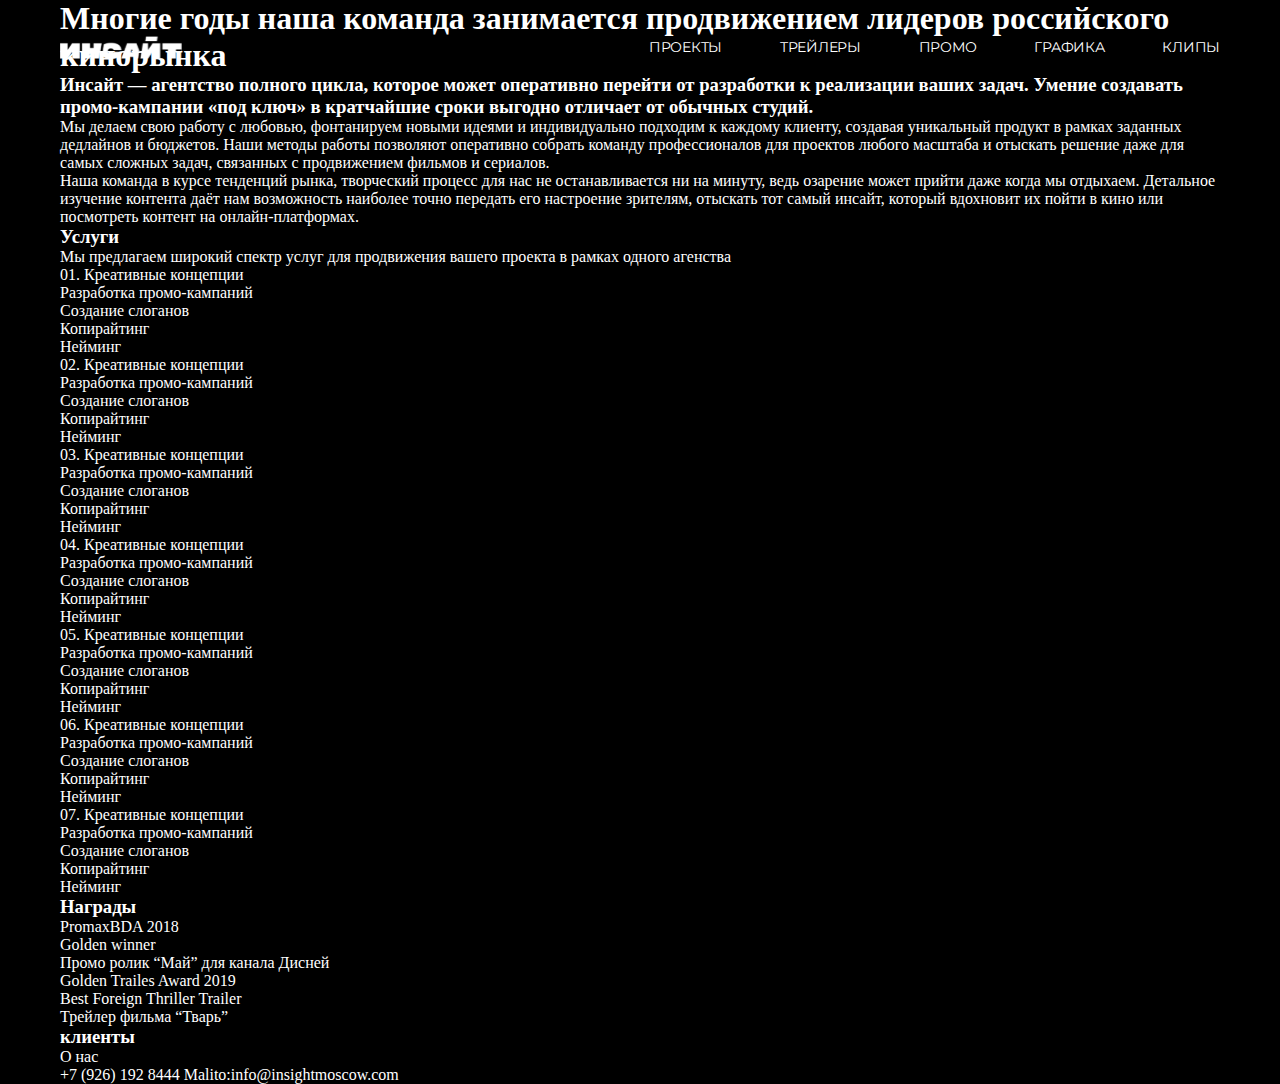
==== about.html @ 8d6a62e0 "Add files via upload" ====
<!DOCTYPE html>
<html lang="ru">

<head>
  <meta charset="UTF-8">
  <meta http-equiv="X-UA-Compatible" content="IE=edge">
  <meta name="viewport" content="width=device-width, initial-scale=1.0">
  <title>Document</title>
  <link href="https://vjs.zencdn.net/7.20.3/video-js.css" rel="stylesheet" />
  <link rel="stylesheet" href="style/style.css">
  <link rel="stylesheet" href="./style/swiper-bundle.min.css">
</head>

<body>
    <header>
      <div class="container">
        <a href="./index.html">
          <div class="logo">
            <img src="./meida/logo.svg" alt="">
          </div>
        </a>
        <div class="mob mob__menu"></div>
        <div class="notMob header__henu">
          <ul>
            <li><a href="./grid.html">Проекты</a></li>
            <li><a href="./trailers.html">Трейлеры </a></li>
            <li><a href="">Промо </a></li>
            <li><a href="">Графика </a></li>
            <li><a href="">Клипы </a></li>
          </ul>
        </div>
      </div>
    </header>
    <div class="header__henu mobileMenu mob">
      <ul>
        <li><a href="./grid.html">Проекты</a></li>
        <li><a href="./trailers.html">Трейлеры </a></li>
        <li><a href="">Промо </a></li>
        <li><a href="">Графика </a></li>
        <li><a href="">Клипы </a></li>
      </ul>
      <div class="blockAnim"></div>
    </div>
  <main>
    <div class="aboutTop cen">
        <div class="container">
            <h1 class="nameab">Многие годы наша команда занимается продвижением лидеров российского кинорынка</h1>
            <h3 class="descab">Инсайт — агентство полного цикла, которое может оперативно перейти от разработки к реализации ваших задач. Умение создавать промо-кампании «под ключ» в кратчайшие сроки выгодно отличает от обычных студий. </h3>
            <div class="aboutTop__flex">
                <p>Мы делаем свою работу с любовью, фонтанируем новыми идеями и индивидуально подходим к каждому клиенту, создавая уникальный продукт в рамках заданных дедлайнов и бюджетов. Наши методы работы позволяют оперативно собрать команду профессионалов для проектов любого масштаба и отыскать решение даже для самых сложных задач, связанных с продвижением фильмов и сериалов.</p>
                <p>Наша команда в курсе тенденций рынка, творческий процесс для нас не останавливается ни на минуту, ведь озарение может прийти даже когда мы отдыхаем. Детальное изучение контента даёт нам возможность наиболее точно передать его настроение зрителям, отыскать тот самый инсайт, который вдохновит их пойти в кино или посмотреть контент на онлайн-платформах.</p>
            </div>
        </div>
    </div>
    <div class="aboutDeals cen">
        <div class="container">
            <h3 class="nameab">Услуги</h3>
            <p class="descab">Мы предлагаем широкий спектр услуг для продвижения вашего проекта в рамках одного агенства</p>
            <div class="aboutDeals__flex">
                <div class="aboutDeals__flex__item">
                    <p class="item__name"><span>01.</span> Креативные концепции</p>
                    <ul>
                        <li>Разработка промо-кампаний</li>
                        <li>Создание слоганов </li>
                        <li>Копирайтинг</li>
                        <li>Нейминг</li>
                    </ul>
                </div>
                <div class="aboutDeals__flex__item">
                    <p class="item__name"><span>02.</span> Креативные концепции</p>
                    <ul>
                        <li>Разработка промо-кампаний</li>
                        <li>Создание слоганов </li>
                        <li>Копирайтинг</li>
                        <li>Нейминг</li>
                    </ul>
                </div>
                <div class="aboutDeals__flex__item">
                    <p class="item__name"><span>03.</span> Креативные концепции</p>
                    <ul>
                        <li>Разработка промо-кампаний</li>
                        <li>Создание слоганов </li>
                        <li>Копирайтинг</li>
                        <li>Нейминг</li>
                    </ul>
                </div>
                <div class="aboutDeals__flex__item">
                    <p class="item__name"><span>04.</span> Креативные концепции</p>
                    <ul>
                        <li>Разработка промо-кампаний</li>
                        <li>Создание слоганов </li>
                        <li>Копирайтинг</li>
                        <li>Нейминг</li>
                    </ul>
                </div>
                <div class="aboutDeals__flex__item">
                    <p class="item__name"><span>05.</span> Креативные концепции</p>
                    <ul>
                        <li>Разработка промо-кампаний</li>
                        <li>Создание слоганов </li>
                        <li>Копирайтинг</li>
                        <li>Нейминг</li>
                    </ul>
                </div>
                <div class="aboutDeals__flex__item">
                    <p class="item__name"><span>06.</span> Креативные концепции</p>
                    <ul>
                        <li>Разработка промо-кампаний</li>
                        <li>Создание слоганов </li>
                        <li>Копирайтинг</li>
                        <li>Нейминг</li>
                    </ul>
                </div>
                <div class="aboutDeals__flex__item">
                    <p class="item__name"><span>07.</span> Креативные концепции</p>
                    <ul>
                        <li>Разработка промо-кампаний</li>
                        <li>Создание слоганов </li>
                        <li>Копирайтинг</li>
                        <li>Нейминг</li>
                    </ul>
                </div>
            </div>
        </div>
    </div>
    <div class="aboutAwards cen">
        <div class="container">
            <h3 class="nameab">Награды</h3>
            <div class="awards__flex">
                <div class="awards__flex__item">
                    <p>PromaxBDA 2018</p>
                </div>
                <div class="awards__flex__item">
                    <p>Golden winner</p>
                </div>
                <div class="awards__flex__item">
                    <p>Промо ролик “Май” для канала Дисней</p>
                </div>
            </div>
            <div class="awards__flex">
                <div class="awards__flex__item">
                    <p>Golden Trailes Award 2019</p>
                </div>
                <div class="awards__flex__item">
                    <p>Best Foreign Thriller Trailer</p>
                </div>
                <div class="awards__flex__item">
                    <p>Трейлер фильма “Тварь”</p>
                </div>
            </div>
        </div>
    </div>
    <div class="aboutClients cen">
        <div class="container">
            <h3 class="nameab">клиенты</h3>

        </div>
    </div>
  </main>
  <footer class="cen">
    <div class="container">
      <a class="notMob">О нас</a>
      <div class="footer__right">
        <a>+7 (926) 192 8444</a>
        <a>Malito:info@insightmoscow.com</a>
      </div>
    </div>
  </footer>


  <script src="./js/jquery-3.6.0.min.js"></script>
  <script src="js/swiper-bundle.min.js"></script>
  <script src="js/app.js"></script>
</body>

</html>
---- style/style.css ----
@import url("https://fonts.googleapis.com/css2?family=Montserrat:wght@300;400;500;600;700;900&display=swap");
@font-face {
  font-family: "Benzin-ExtraBold";
  src: url(./../meida/font/benzin-extrabold.ttf);
}
* {
  margin: 0;
  padding: 0;
  box-sizing: border-box;
  text-decoration: none;
  color: white;
  list-style: none;
}

.cen {
  display: flex;
  flex-direction: column;
  align-items: center;
}

body {
  width: 100vw;
  overflow-x: hidden;
  background: black;
}

.name {
  font-family: "Benzin-ExtraBold";
  font-size: 44px;
  line-height: 140%;
  letter-spacing: 0.1em;
  text-transform: uppercase;
  -webkit-text-fill-color: transparent;
  -webkit-text-stroke: 2px white;
  width: -webkit-fit-content;
  width: -moz-fit-content;
  width: fit-content;
  display: flex;
  align-items: flex-start;
  align-content: flex-start;
  opacity: 0.6;
  position: relative !important;
  z-index: 123 !important;
  transition: all 0.8s ease;
}
.name.active {
  opacity: 1;
  cursor: pointer;
  -webkit-text-fill-color: white;
}
.name.active span {
  font-size: 18px;
  line-height: 130%;
  -webkit-text-fill-color: white;
  font-family: "Montserrat";
  font-style: normal;
  font-weight: 500;
  transition: all 0.8s ease;
  letter-spacing: -0.02em;
}
.name span {
  font-size: 18px;
  line-height: 130%;
  -webkit-text-fill-color: white;
  font-family: "Montserrat";
  font-style: normal;
  font-weight: 500;
  margin-top: 11px;
  margin-left: 12px;
  letter-spacing: -0.02em;
}

.container {
  width: calc(100vw - 120px);
  height: 100%;
}

.swiper-slide {
  overflow: hidden;
  display: flex;
  position: relative;
  flex-direction: column;
  align-items: center;
}

.bg {
  position: absolute;
  z-index: -1;
  top: 0;
  left: 0;
  min-height: 100vh;
  min-width: 100vw;
  transform: translateY(50vh);
  transition: all 0.8s ease;
  scale: 1.1;
}

.slider1 {
  height: 100vh;
}

.slides-bottom {
  position: relative;
}

.slides-top {
  position: absolute;
  top: 50%;
  left: 50%;
  transform: translate(-50%, -50%);
  z-index: 12;
}
.slides-top .container {
  height: 100px;
}
.slides-top .container a {
  position: absolute;
  height: 100%;
  width: 100%;
}

.container {
  display: flex;
  flex-direction: column;
  justify-content: center;
}

.swiper-slide-active .bg {
  transform: translateY(0);
  scale: 1;
}
.swiper-slide-active .names {
  transform: translateY(0);
}

.swiper-slide-next .bg {
  transform: translateY(-50vh);
}
.swiper-slide-next .names {
  transform: translateY(-100vh);
}

.names {
  display: flex;
  flex-direction: column;
  transform: translateY(100vh);
  transition: all 0.8s ease;
}

.containerSlides {
  position: absolute;
  top: 59px;
  height: calc(100vh - 59px);
  width: calc(100vw - 120px);
  margin: 0 60px;
}

.slider-name, .slider-name-color {
  position: absolute !important;
  top: 0;
  right: 0;
  left: 0;
  margin: 0;
  padding: 0 50px;
  box-sizing: border-box;
  max-width: 1480px;
  height: 540px;
  bottom: 0;
  pointer-events: none;
  overflow: hidden;
  top: 50%;
  transform: translateY(-50%);
}
.slider-name .swiper-slide, .slider-name-color .swiper-slide {
  align-items: flex-start;
}
.slider-name .swiper-slide-active .name, .slider-name-color .swiper-slide-active .name {
  font-size: 54px;
}
.slider-name .swiper-slide-active .name span, .slider-name-color .swiper-slide-active .name span {
  font-size: 21px;
  letter-spacing: -0.02em;
}

.slider-name-color {
  padding-top: 50px;
  height: 73px;
  margin: 0;
  transform: translateY(-69%);
}
.slider-name-color .name {
  opacity: 1;
  -webkit-text-fill-color: white;
}
.slider-name-color .swiper-slide-active .name {
  -webkit-text-stroke: 0px white;
}

.name-wraper {
  width: 100%;
  box-sizing: border-box;
  position: relative;
}

.name-slide {
  position: relative;
  width: 100%;
  height: auto;
  display: block;
  border-radius: 0;
  background: transparent;
  box-sizing: border-box;
  text-align: left;
  opacity: 1;
  bottom: 0;
}

.swiper-slide .name:hover {
  cursor: pointer;
}

header {
  position: absolute;
  top: 0;
  left: 0;
  width: 100%;
  padding-top: 36px;
  display: flex;
  flex-direction: column;
  align-items: center;
  z-index: 2;
}
header .container {
  flex-direction: row;
  align-items: center;
  justify-content: flex-start;
}
header ul {
  display: flex;
}
header li {
  font-family: "Montserrat";
  font-style: normal;
  font-weight: 400;
  font-size: 14px;
  line-height: 135%;
  letter-spacing: -0.02em;
  text-transform: uppercase;
  margin-right: 58px;
}
header li:last-child {
  margin-right: 0;
}

li.active a {
  color: #D9FF42;
}

.logo {
  height: 23px;
  margin-right: 148px;
}
.logo img {
  height: 100%;
}

.nameop {
  position: absolute;
  top: 50%;
  left: 0;
  transform: translateY(-50%);
  height: 100px;
  width: 50%;
  opacity: 0;
}

.mob {
  display: none;
}

.grid-container__wrapper {
  margin-bottom: 3px;
  width: 100%;
  grid-gap: 3px;
  display: grid;
  grid-template-columns: repeat(4, 1fr);
}

.nameS h1 {
  font-family: "Benzin-ExtraBold";
  font-size: 54px;
  line-height: 140%;
  letter-spacing: 0.08em;
  text-transform: uppercase;
  color: #FFFFFF;
  margin-bottom: 96px;
  margin-top: 108px;
}

.project {
  overflow: hidden;
}
.project img {
  -o-object-fit: cover;
     object-fit: cover;
  width: 100%;
  height: 100%;
}
.project:first-child {
  grid-column: span 2;
  grid-row: span 2;
}
.project:nth-child(8) {
  grid-column: span 2;
  grid-row: span 2;
}

.topText {
  position: absolute;
  z-index: 3;
  top: 190px;
  width: 100vw;
}
.topText h1 {
  font-family: "Benzin-ExtraBold";
  font-size: 54px;
  line-height: 140%;
  letter-spacing: 0.08em;
  margin-bottom: 34px;
  text-transform: uppercase;
}
.topText h3 {
  font-family: "Montserrat";
  font-style: normal;
  font-weight: 600;
  font-size: 26px;
  line-height: 130%;
  letter-spacing: -0.02em;
  margin-bottom: 13px;
}
.topText li {
  font-family: "Montserrat";
  font-style: normal;
  font-weight: 500;
  font-size: 17px;
  line-height: 170%;
  letter-spacing: -0.02em;
  margin-bottom: 0.5em;
}

.topSwiper__slide img {
  -o-object-fit: cover;
     object-fit: cover;
  width: 100%;
  height: 100%;
}

.topSwiper {
  height: 83vh;
  margin-bottom: 3px;
}

@media (max-width: 1599px) {
  .container {
    width: calc(100vw - 120px);
  }
  header .container {
    justify-content: space-between;
  }
  .logo {
    margin: 0;
  }
  .bg {
    left: 50%;
    transform: translate(-50%, 50%);
    top: 50%;
  }
  .swiper-slide-active .bg {
    transform: translate(-50%, -50%);
  }
  .swiper-slide-next .bg {
    transform: translate(-50%, -50%);
  }
}
@media (max-width: 999px) {
  .containerSlides {
    width: 90%;
    margin-left: 5%;
  }
  .notMob {
    display: none !important;
  }
  body {
    overflow-x: hidden;
  }
  .mob {
    display: block;
  }
  .container {
    width: 90%;
  }
  .logo {
    height: 18px;
    margin: 0;
    z-index: 102;
  }
  .mob__menu {
    height: 7px;
    width: 40px;
    position: relative;
    transition: all 0.4s ease;
    z-index: 102;
  }
  .mob__menu::after {
    content: "";
    display: block;
    width: 40px;
    height: 2px;
    background: white;
    position: absolute;
    top: 0;
    left: 0;
    transition: all 0.4s ease;
  }
  .mob__menu::before {
    content: "";
    display: block;
    width: 40px;
    height: 2px;
    background: white;
    position: absolute;
    top: 7px;
    left: 0;
    transition: all 0.4s ease;
  }
  .mob__menu.active::after {
    transform: rotate(45deg);
  }
  .mob__menu.active::before {
    top: 0;
    transform: rotate(-45deg);
  }
  .header__henu {
    position: absolute;
    top: 0px;
    left: 0px;
    transition: all 0.8s ease;
    transform: translateY(-100vh);
    background: black;
    z-index: 10;
    width: 100vw;
    height: 100vh;
    opacity: 0.9;
    display: flex;
    flex-direction: column;
    align-items: center;
    justify-content: center;
  }
  .header__henu.active {
    transform: translateX(0vh);
  }
  .header__henu li {
    font-family: "Benzin-ExtraBold";
    font-size: 22px;
    line-height: 140%;
    letter-spacing: 0.08em;
    text-transform: uppercase;
    color: #FFFFFF;
    margin-bottom: 20px;
    text-align: center;
  }
  .header__henu li:last-child {
    margin-bottom: 0;
  }
  header {
    z-index: 99;
  }
  .name {
    font-size: 22px;
  }
  .slider-name .swiper-slide-active .name, .slider-name-color .swiper-slide-active .name {
    font-size: 29px;
  }
  .slider-name-color {
    transform: translateY(-69%);
  }
  .grid-container__wrapper {
    grid-template-columns: repeat(2, 1fr);
  }
  .grid-container__wrapper .project {
    height: 178px;
  }
  .grid-container__wrapper .project:first-child {
    grid-column: span 1;
    grid-row: span 1;
  }
  .grid-container__wrapper .project:nth-child(8) {
    grid-column: span 1;
    grid-row: span 1;
  }
  .topText {
    top: 170px;
  }
  .topText h1 {
    font-size: 29px;
  }
  .topText h3 {
    font-size: 17px;
  }
  .topText li {
    font-size: 13px;
  }
}
@media (max-width: 639px) {
  .grid-container__wrapper {
    grid-template-columns: 1fr;
  }
  .slider-name-color {
    transform: translateY(-68%);
  }
}/*# sourceMappingURL=style.css.map */
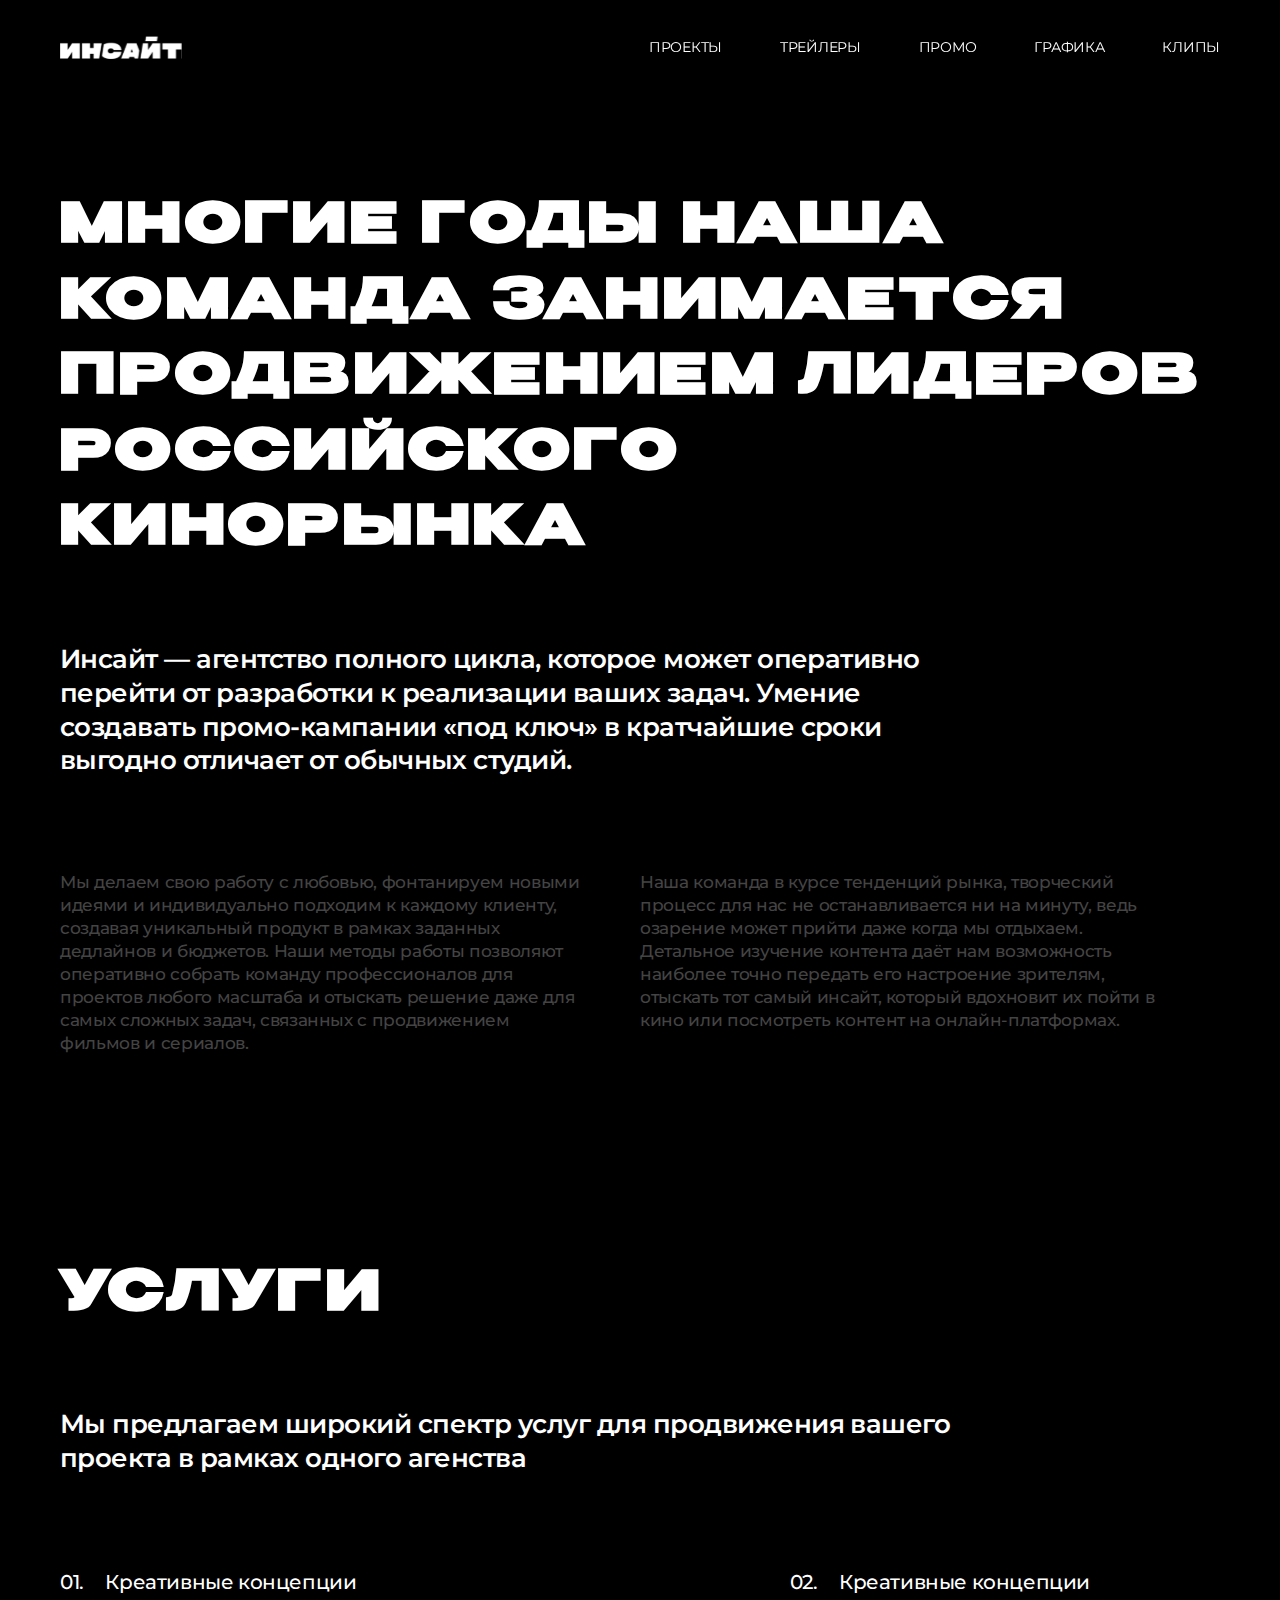
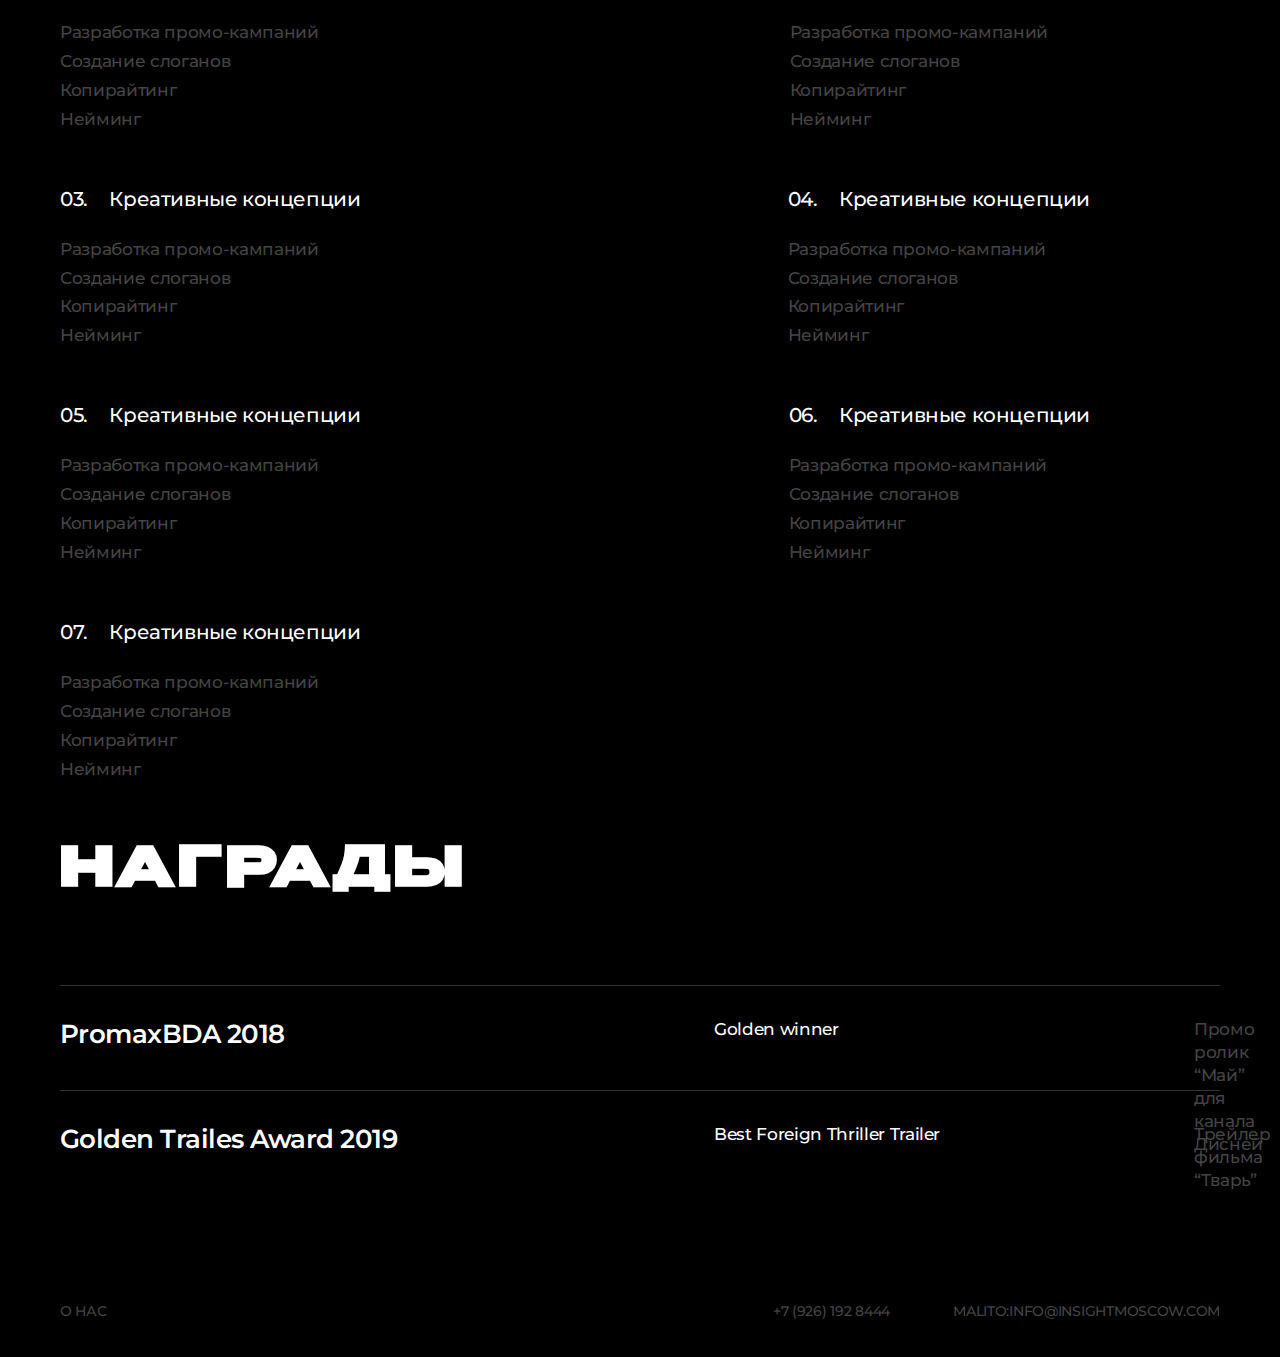
==== commit 95f6be62: "Add files via upload" ====
--- a/about.html
+++ b/about.html
@@ -150,12 +150,6 @@
             </div>
         </div>
     </div>
-    <div class="aboutClients cen">
-        <div class="container">
-            <h3 class="nameab">клиенты</h3>
-
-        </div>
-    </div>
   </main>
   <footer class="cen">
     <div class="container">
--- a/style/style.css
+++ b/style/style.css
@@ -15,6 +15,7 @@
 .cen {
   display: flex;
   flex-direction: column;
+  position: relative;
   align-items: center;
 }
 
@@ -184,9 +185,9 @@
 
 .slider-name-color {
   padding-top: 50px;
-  height: 73px;
+  height: 110px;
   margin: 0;
-  transform: translateY(-69%);
+  transform: translateY(-46%);
 }
 .slider-name-color .name {
   opacity: 1;
@@ -220,7 +221,7 @@
 }
 
 header {
-  position: absolute;
+  position: fixed;
   top: 0;
   left: 0;
   width: 100%;
@@ -229,6 +230,11 @@
   flex-direction: column;
   align-items: center;
   z-index: 2;
+  transition: all 0.4s ease;
+  transform: translateY(-100%);
+}
+header.active {
+  transform: translateY(0);
 }
 header .container {
   flex-direction: row;
@@ -284,6 +290,12 @@
   grid-gap: 3px;
   display: grid;
   grid-template-columns: repeat(4, 1fr);
+  max-height: 0;
+  transition: all 1s ease;
+  overflow: hidden;
+}
+.grid-container__wrapper.active {
+  max-height: 2000px;
 }
 
 .nameS h1 {
@@ -299,12 +311,14 @@
 
 .project {
   overflow: hidden;
+  position: relative;
 }
 .project img {
   -o-object-fit: cover;
      object-fit: cover;
   width: 100%;
   height: 100%;
+  transition: all 0.4s ease;
 }
 .project:first-child {
   grid-column: span 2;
@@ -313,6 +327,57 @@
 .project:nth-child(8) {
   grid-column: span 2;
   grid-row: span 2;
+}
+.project:hover img {
+  scale: 1.1;
+}
+.project:hover .product__hover {
+  position: absolute;
+  top: 0;
+  left: 0;
+  height: 100%;
+  width: 100%;
+  background-color: #D9FF42;
+  opacity: 0.2;
+}
+.project:hover .nameprod {
+  opacity: 1;
+}
+.project .nameprod {
+  position: absolute;
+  top: 50%;
+  left: 50%;
+  transform: translate(-50%, -50%);
+  opacity: 0;
+  transition: all 0.4s ease;
+  display: flex;
+  flex-direction: column;
+  align-items: center;
+}
+.project .nameprod a {
+  font-family: "Montserrat";
+  font-style: normal;
+  font-weight: 600;
+  font-size: 40px;
+  line-height: 135%;
+  letter-spacing: -0.02em;
+  text-transform: uppercase;
+}
+.project .nameprod a:last-child {
+  font-size: 20px;
+}
+.project .product__hover {
+  transition: all 0.4s ease;
+  display: flex;
+  align-items: center;
+  justify-content: center;
+  position: absolute;
+  top: 0;
+  left: 0;
+  height: 100%;
+  width: 100%;
+  background-color: #333333;
+  opacity: 0;
 }
 
 .topText {
@@ -360,6 +425,391 @@
   margin-bottom: 3px;
 }
 
+.plus {
+  height: 20px;
+  width: 20px;
+}
+
+.btnNextBlock {
+  display: flex;
+  align-items: center;
+  margin-top: 98px;
+  margin-bottom: 207px;
+}
+.btnNextBlock p {
+  font-family: "Montserrat";
+  font-style: normal;
+  font-weight: 500;
+  font-size: 26px;
+  letter-spacing: -0.02em;
+  color: #FFFFFF;
+}
+.btnNextBlock img {
+  margin-right: 30px;
+}
+
+footer .container {
+  flex-direction: row;
+  justify-content: space-between;
+}
+footer a {
+  font-family: "Montserrat";
+  font-style: normal;
+  font-weight: 500;
+  font-size: 14px;
+  line-height: 135%;
+  letter-spacing: -0.02em;
+  text-transform: uppercase;
+  color: #444444;
+  margin-bottom: 36px;
+  margin-right: 59px;
+}
+footer a:last-child {
+  margin-right: 0;
+}
+
+.projectTop {
+  height: 83vh;
+  overflow: hidden;
+}
+.projectTop .bg {
+  height: 100%;
+  width: 100%;
+  top: 50%;
+  left: 50%;
+  -o-object-fit: cover;
+     object-fit: cover;
+  transform: translate(-50%, -50%);
+  opacity: 0.6;
+}
+.projectTop h1 {
+  font-family: "Benzin-ExtraBold";
+  font-size: 54px;
+  line-height: 140%;
+  letter-spacing: 0.08em;
+  text-transform: uppercase;
+}
+.projectTop p {
+  font-family: "Montserrat";
+  font-style: normal;
+  font-weight: 600;
+  font-size: 26px;
+  line-height: 130%;
+  letter-spacing: -0.02em;
+}
+
+.progectGrid {
+  margin-top: 3px;
+  margin-bottom: 215px;
+  display: grid;
+  grid-gap: 3px;
+  grid-template-columns: repeat(2, 1fr);
+}
+
+.project__item {
+  position: relative;
+  height: 449px;
+}
+.project__item img {
+  opacity: 0.9;
+  height: 100%;
+  width: 100%;
+  -o-object-fit: cover;
+     object-fit: cover;
+}
+
+.bgHeref {
+  opacity: 0;
+  transition: all 0.4s ease;
+  position: absolute;
+  height: 100%;
+  width: 100%;
+  z-index: 10;
+  display: block;
+  background: #D9FF42;
+}
+.bgHeref:hover {
+  opacity: 0.4;
+}
+.bgHeref .play {
+  position: absolute;
+  z-index: 12;
+}
+
+main {
+  width: 100vw;
+  overflow-x: hidden;
+}
+
+.nameab {
+  font-family: "Benzin-ExtraBold";
+  font-size: 54px;
+  line-height: 140%;
+  letter-spacing: 0.08em;
+  text-transform: uppercase;
+  margin-bottom: 74px;
+}
+
+.descab {
+  font-family: "Montserrat";
+  font-style: normal;
+  font-weight: 600;
+  font-size: 26px;
+  line-height: 130%;
+  letter-spacing: -0.02em;
+  margin-bottom: 93px;
+  width: 932px;
+}
+
+.aboutTop {
+  margin-bottom: 204px;
+  margin-top: 191px;
+}
+
+.aboutTop__flex {
+  display: flex;
+}
+.aboutTop__flex p {
+  font-family: "Montserrat";
+  font-style: normal;
+  font-weight: 500;
+  font-size: 17px;
+  line-height: 135%;
+  letter-spacing: -0.02em;
+  width: 607px;
+  color: #444444;
+  margin-right: 50px;
+}
+
+.aboutDeals__flex {
+  display: flex;
+  flex-wrap: wrap;
+  justify-content: space-between;
+}
+
+.item__name {
+  font-family: "Montserrat";
+  font-style: normal;
+  font-weight: 500;
+  font-size: 20px;
+  line-height: 135%;
+  letter-spacing: -0.02em;
+}
+.item__name span {
+  margin-right: 17px;
+}
+
+.aboutDeals__flex__item {
+  margin-right: 130px;
+  margin-bottom: 52px;
+  width: -webkit-fit-content;
+  width: -moz-fit-content;
+  width: fit-content;
+}
+.aboutDeals__flex__item ul {
+  margin-top: 22px;
+}
+.aboutDeals__flex__item li {
+  font-family: "Montserrat";
+  font-style: normal;
+  font-weight: 500;
+  font-size: 17px;
+  line-height: 170%;
+  letter-spacing: -0.02em;
+  color: #444444;
+}
+
+.aboutAwards {
+  margin-bottom: 107px;
+}
+
+.awards__flex {
+  display: flex;
+  position: relative;
+  height: 50px;
+  width: 100%;
+  border-top: 1px solid #333333;
+  padding-top: 32px;
+  margin-bottom: 55px;
+}
+
+.awards__flex__item {
+  position: absolute;
+  left: 654px;
+}
+.awards__flex__item p {
+  font-family: "Montserrat";
+  font-style: normal;
+  font-weight: 500;
+  font-size: 17px;
+  line-height: 135%;
+  letter-spacing: -0.02em;
+  position: relative;
+}
+.awards__flex__item:first-child {
+  left: 0px;
+}
+.awards__flex__item:first-child p {
+  font-family: "Montserrat";
+  font-style: normal;
+  font-weight: 600;
+  font-size: 26px;
+  line-height: 130%;
+}
+.awards__flex__item:last-child {
+  left: 1134px;
+}
+.awards__flex__item:last-child p {
+  font-style: normal;
+  font-size: 17px;
+  color: #444444;
+}
+
+.video {
+  width: 100vw;
+  position: relative;
+  height: 100vh;
+}
+.video video {
+  width: 100%;
+  height: 100%;
+}
+
+.video-js .vjs-big-play-button {
+  width: 100%;
+  height: 100%;
+  border: none;
+  background: black;
+  opacity: 0.6;
+  top: 0;
+  left: 0;
+}
+
+.video-js:hover .vjs-big-play-button, .video-js .vjs-big-play-button:focus {
+  width: 100%;
+  height: 100%;
+  border: none;
+  background: black;
+  opacity: 0.6;
+  top: 0;
+  left: 0;
+}
+
+.vjs-icon-play:before, .video-js .vjs-play-control .vjs-icon-placeholder:before, .video-js .vjs-big-play-button .vjs-icon-placeholder::before {
+  content: url(./../meida/video/pleer/ppay.svg);
+  width: 70px;
+  height: 70px;
+  position: absolute;
+  top: 50%;
+  left: 50%;
+  transform: translate(-50%, -50%);
+  transition: all 0.4s ease;
+}
+
+.vjs-icon-pause:before, .video-js .vjs-play-control.vjs-playing .vjs-icon-placeholder:before {
+  content: "";
+}
+
+.video-js[tabindex="-1"] {
+  width: 100%;
+  height: 100%;
+}
+
+.video-js .vjs-play-control {
+  background: rgba(68, 68, 68, 0.5058823529);
+  position: absolute;
+  bottom: 0;
+  height: 100vh;
+  width: 100vw;
+}
+
+.vjs-play-control.vjs-playing {
+  background: none;
+}
+
+.video-js .vjs-volume-level {
+  background: #D9FF42;
+}
+
+.vjs-slider-horizontal .vjs-volume-level:before, .video-js .vjs-play-progress:before {
+  color: #D9FF42;
+}
+
+.video-js .vjs-play-progress {
+  background: #D9FF42;
+}
+
+.video-js .vjs-mute-control:hover .vjs-icon-placeholder:before {
+  color: #D9FF42;
+}
+
+.video-js .vjs-progress-control {
+  position: absolute;
+  width: 100vw;
+  left: 50%;
+  bottom: 15px;
+  transform: translateX(-50%);
+}
+
+.video-js .vjs-picture-in-picture-control {
+  display: none;
+}
+
+.videoslider {
+  height: auto;
+}
+
+.video-js .vjs-volume-panel {
+  position: absolute;
+  bottom: 35px;
+  right: 30px;
+}
+
+.video-js .vjs-fullscreen-control {
+  position: absolute;
+  bottom: 35px;
+  right: 0px;
+}
+
+.videoslider .swiper-slide-active {
+  position: relative;
+}
+.videoslider .swiper-slide-active::after {
+  content: "";
+  display: block;
+  position: absolute;
+  width: 102%;
+  height: 102%;
+  border: 1px #D9FF42 solid;
+  top: -1%;
+  left: -1%;
+}
+
+.videoWraper {
+  padding: 66px 0;
+}
+
+.videobg {
+  height: 125px;
+}
+
+.swiper-button-next, .swiper-button-prev {
+  color: white !important;
+}
+
+.vjs-has-started .vjs-control-bar, .vjs-audio-only-mode .vjs-control-bar {
+  background: none;
+}
+
+.closeBtn {
+  height: 20px;
+  width: 20px;
+  position: absolute;
+  top: 60px;
+  right: 60px;
+  cursor: pointer;
+}
+
 @media (max-width: 1599px) {
   .container {
     width: calc(100vw - 120px);
@@ -379,13 +829,23 @@
     transform: translate(-50%, -50%);
   }
   .swiper-slide-next .bg {
-    transform: translate(-50%, -50%);
+    transform: translate(-50%, -150%);
+  }
+  .project__item {
+    height: 279px;
+  }
+  .videobg {
+    height: 77px;
   }
 }
 @media (max-width: 999px) {
+  .bg {
+    scale: 1;
+    height: 100%;
+  }
   .containerSlides {
-    width: 90%;
-    margin-left: 5%;
+    width: 98%;
+    margin-left: 1%;
   }
   .notMob {
     display: none !important;
@@ -446,18 +906,43 @@
     left: 0px;
     transition: all 0.8s ease;
     transform: translateY(-100vh);
-    background: black;
     z-index: 10;
     width: 100vw;
     height: 100vh;
-    opacity: 0.9;
+    overflow: hidden;
     display: flex;
     flex-direction: column;
     align-items: center;
     justify-content: center;
   }
+  .header__henu .blockAnim {
+    position: absolute;
+    top: 0;
+    right: 0;
+    background: black;
+    transition: all 2s ease;
+    opacity: 0.9;
+    width: 1px;
+    height: 1px;
+    border-radius: 50%;
+    transform: translate(50%, -50%);
+  }
   .header__henu.active {
     transform: translateX(0vh);
+  }
+  .header__henu.active .blockAnim {
+    width: 300vh;
+    height: 300vh;
+  }
+  .header__henu.active ul {
+    opacity: 1;
+  }
+  .header__henu ul {
+    position: relative;
+    transition: opacity 0.9s ease;
+    transition-delay: 0.7s;
+    z-index: 3;
+    opacity: 0;
   }
   .header__henu li {
     font-family: "Benzin-ExtraBold";
@@ -476,10 +961,10 @@
     z-index: 99;
   }
   .name {
-    font-size: 22px;
+    font-size: 29px;
   }
   .slider-name .swiper-slide-active .name, .slider-name-color .swiper-slide-active .name {
-    font-size: 29px;
+    font-size: 37px;
   }
   .slider-name-color {
     transform: translateY(-69%);
@@ -488,7 +973,7 @@
     grid-template-columns: repeat(2, 1fr);
   }
   .grid-container__wrapper .project {
-    height: 178px;
+    height: 56.25vw;
   }
   .grid-container__wrapper .project:first-child {
     grid-column: span 1;
@@ -510,12 +995,36 @@
   .topText li {
     font-size: 13px;
   }
+  .project__item {
+    height: 178px;
+  }
+  footer {
+    margin-bottom: 36px;
+  }
+  footer a {
+    margin-right: 35px;
+  }
+  .videobg {
+    height: 68px;
+  }
 }
 @media (max-width: 639px) {
   .grid-container__wrapper {
     grid-template-columns: 1fr;
   }
   .slider-name-color {
-    transform: translateY(-68%);
+    transform: translateY(-46%);
+  }
+  .progectGrid {
+    grid-template-columns: 1fr;
+  }
+  .videobg {
+    height: 63px;
+  }
+  .swiper-button-next, .swiper-button-prev {
+    font-size: 12px;
+  }
+  .swiper-button-next:after, .swiper-rtl .swiper-button-prev:after, .swiper-button-prev:after, .swiper-rtl .swiper-button-next:after {
+    font-size: 27px !important;
   }
 }/*# sourceMappingURL=style.css.map */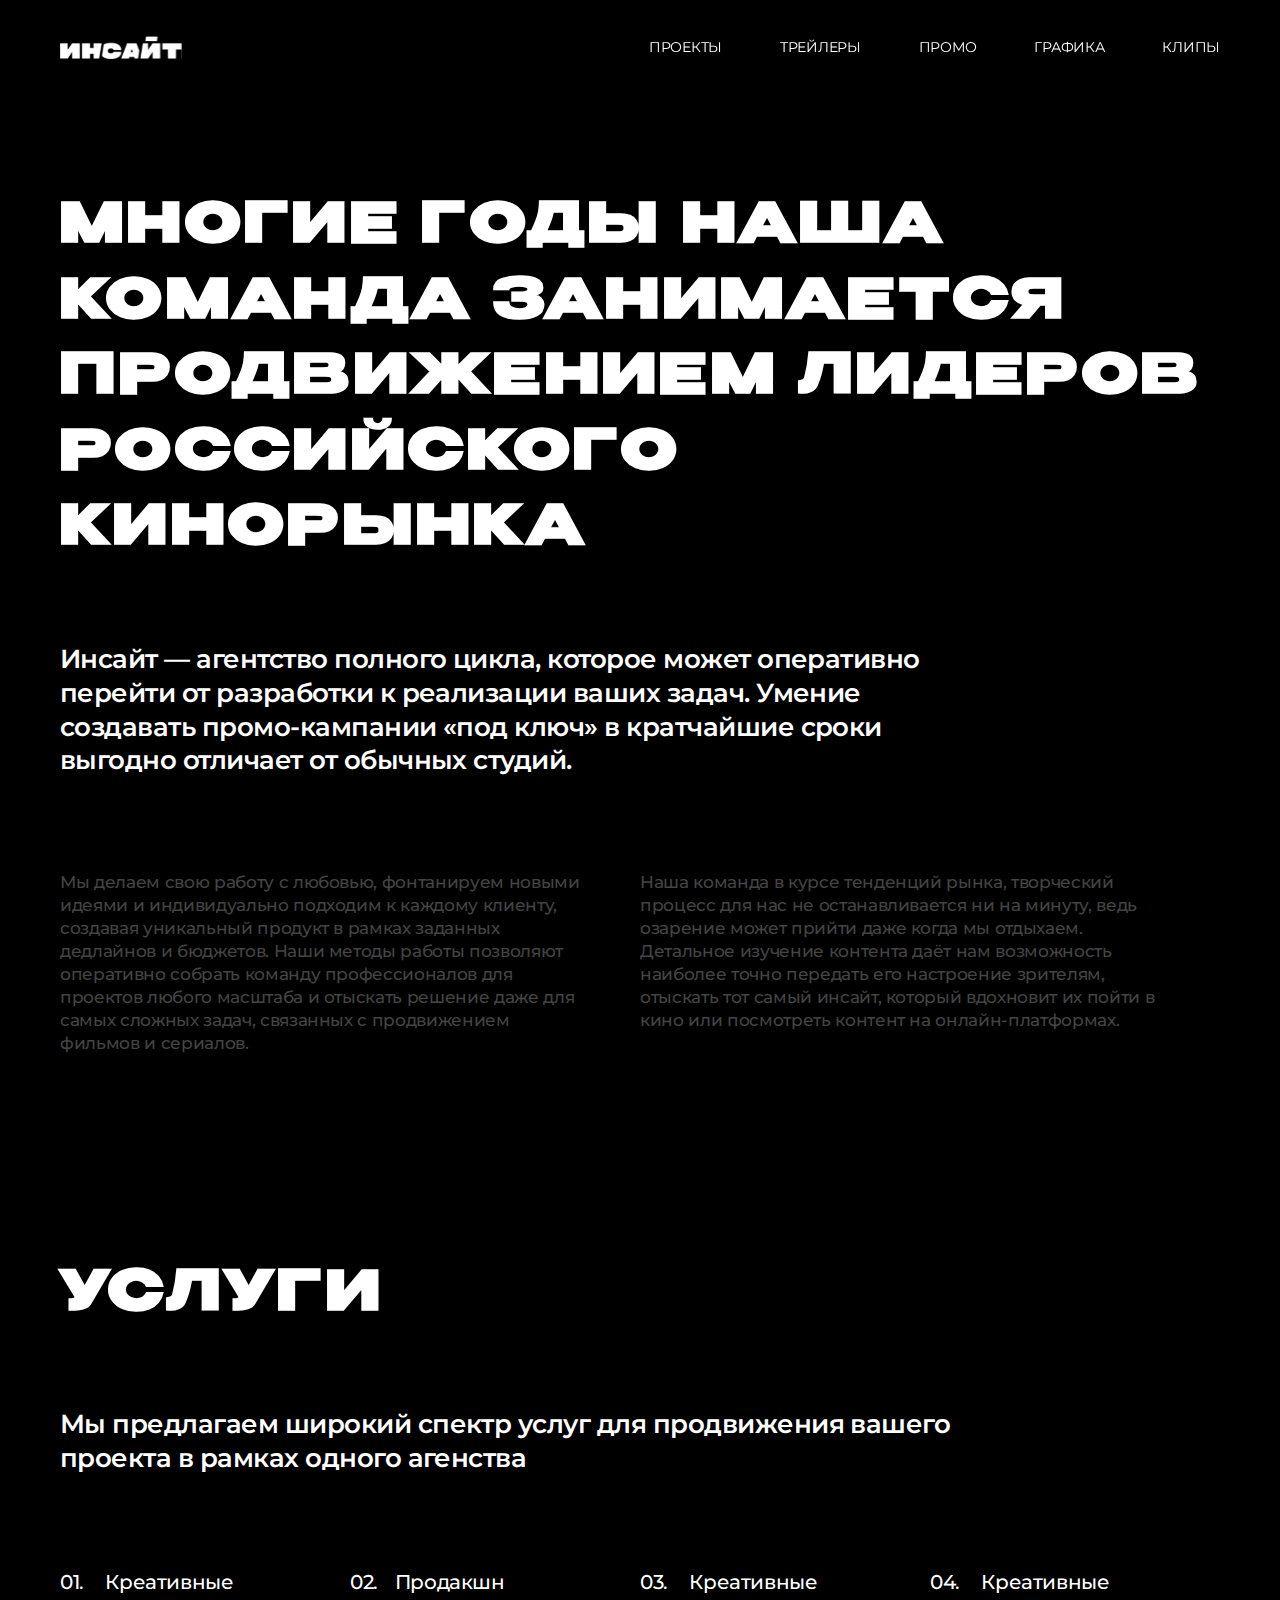
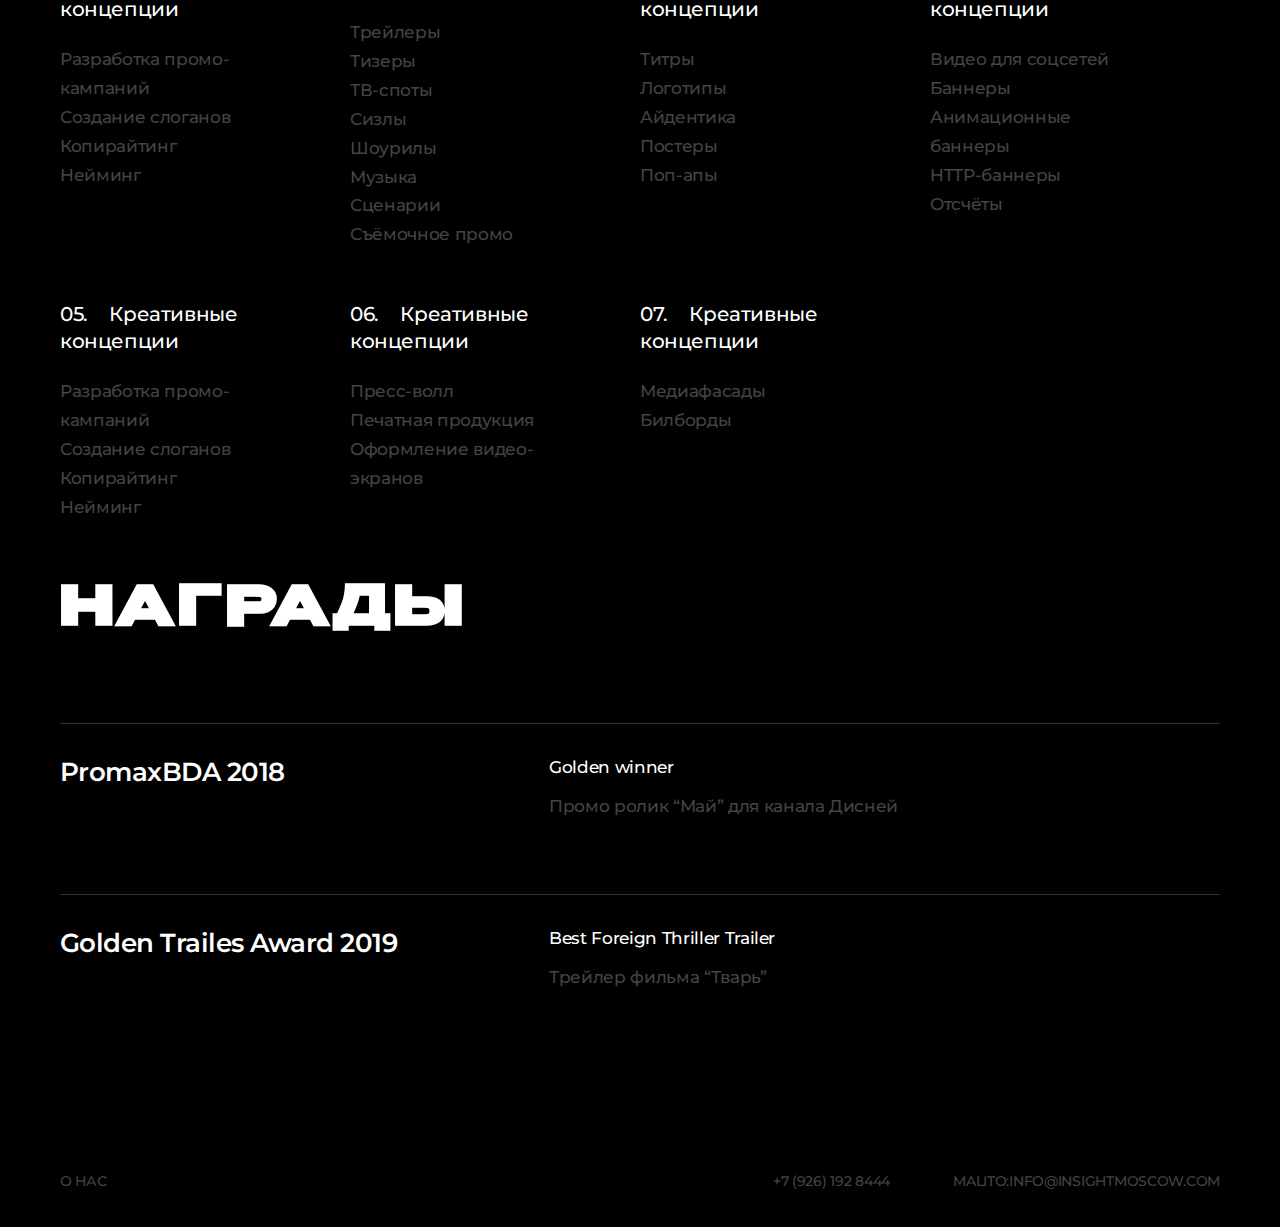
==== commit 837544d4: "Add files via upload" ====
--- a/about.html
+++ b/about.html
@@ -59,66 +59,71 @@
             <div class="aboutDeals__flex">
                 <div class="aboutDeals__flex__item">
                     <p class="item__name"><span>01.</span> Креативные концепции</p>
-                    <ul>
-                        <li>Разработка промо-кампаний</li>
-                        <li>Создание слоганов </li>
-                        <li>Копирайтинг</li>
-                        <li>Нейминг</li>
-                    </ul>
+                    <p class="itemdesc">
+                        Разработка промо-кампаний <br>
+                        Создание слоганов <br>
+                        Копирайтинг <br>
+                        Нейминг <br>
+                    </p>
                 </div>
                 <div class="aboutDeals__flex__item">
-                    <p class="item__name"><span>02.</span> Креативные концепции</p>
-                    <ul>
-                        <li>Разработка промо-кампаний</li>
-                        <li>Создание слоганов </li>
-                        <li>Копирайтинг</li>
-                        <li>Нейминг</li>
-                    </ul>
+                    <p class="item__name"><span>02.</span>Продакшн</p>
+                    <p class="itemdesc">
+                        Трейлеры <br>
+                        Тизеры <br>
+                        ТВ-споты <br>
+                        Сизлы <br>
+                        Шоурилы <br>
+                        Музыка <br>
+                        Сценарии <br>
+                        Съёмочное промо <br>
+
+                    </p>
                 </div>
                 <div class="aboutDeals__flex__item">
                     <p class="item__name"><span>03.</span> Креативные концепции</p>
-                    <ul>
-                        <li>Разработка промо-кампаний</li>
-                        <li>Создание слоганов </li>
-                        <li>Копирайтинг</li>
-                        <li>Нейминг</li>
-                    </ul>
+                    <p class="itemdesc">
+                        Титры <br>
+                        Логотипы <br>
+                        Айдентика <br>
+                        Постеры <br>
+                        Поп-апы <br>
+
+                    </p>
                 </div>
                 <div class="aboutDeals__flex__item">
                     <p class="item__name"><span>04.</span> Креативные концепции</p>
-                    <ul>
-                        <li>Разработка промо-кампаний</li>
-                        <li>Создание слоганов </li>
-                        <li>Копирайтинг</li>
-                        <li>Нейминг</li>
-                    </ul>
+                    <p class="itemdesc">
+                        Видео для соцсетей <br>
+                        Баннеры <br>
+                        Анимационные баннеры <br>
+                        HTTP-баннеры <br>
+                        Отсчёты <br>
+                    </p>
                 </div>
                 <div class="aboutDeals__flex__item">
                     <p class="item__name"><span>05.</span> Креативные концепции</p>
-                    <ul>
-                        <li>Разработка промо-кампаний</li>
-                        <li>Создание слоганов </li>
-                        <li>Копирайтинг</li>
-                        <li>Нейминг</li>
-                    </ul>
+                    <p class="itemdesc">
+                        Разработка промо-кампаний <br>
+                        Создание слоганов <br>
+                        Копирайтинг <br>
+                        Нейминг <br>
+                    </p>
                 </div>
                 <div class="aboutDeals__flex__item">
                     <p class="item__name"><span>06.</span> Креативные концепции</p>
-                    <ul>
-                        <li>Разработка промо-кампаний</li>
-                        <li>Создание слоганов </li>
-                        <li>Копирайтинг</li>
-                        <li>Нейминг</li>
-                    </ul>
+                    <p class="itemdesc">
+                        Пресс-волл  <br>
+                        Печатная продукция  <br>
+                        Оформление видео-экранов  <br>
+                    </p>
                 </div>
                 <div class="aboutDeals__flex__item">
                     <p class="item__name"><span>07.</span> Креативные концепции</p>
-                    <ul>
-                        <li>Разработка промо-кампаний</li>
-                        <li>Создание слоганов </li>
-                        <li>Копирайтинг</li>
-                        <li>Нейминг</li>
-                    </ul>
+                    <p class="itemdesc">
+                        Медиафасады <br>
+                        Билборды <br>
+                    </p>
                 </div>
             </div>
         </div>
--- a/style/style.css
+++ b/style/style.css
@@ -10,6 +10,13 @@
   text-decoration: none;
   color: white;
   list-style: none;
+}
+
+.header__henu a {
+  transition: all 0.4s ease;
+}
+.header__henu a:hover {
+  color: #D9FF42;
 }
 
 .cen {
@@ -55,7 +62,7 @@
   -webkit-text-fill-color: white;
   font-family: "Montserrat";
   font-style: normal;
-  font-weight: 500;
+  font-weight: 400;
   transition: all 0.8s ease;
   letter-spacing: -0.02em;
 }
@@ -65,7 +72,7 @@
   -webkit-text-fill-color: white;
   font-family: "Montserrat";
   font-style: normal;
-  font-weight: 500;
+  font-weight: 400;
   margin-top: 11px;
   margin-left: 12px;
   letter-spacing: -0.02em;
@@ -156,7 +163,8 @@
   margin: 0 60px;
 }
 
-.slider-name, .slider-name-color {
+.slider-name,
+.slider-name-color {
   position: absolute !important;
   top: 0;
   right: 0;
@@ -172,13 +180,16 @@
   top: 50%;
   transform: translateY(-50%);
 }
-.slider-name .swiper-slide, .slider-name-color .swiper-slide {
+.slider-name .swiper-slide,
+.slider-name-color .swiper-slide {
   align-items: flex-start;
 }
-.slider-name .swiper-slide-active .name, .slider-name-color .swiper-slide-active .name {
+.slider-name .swiper-slide-active .name,
+.slider-name-color .swiper-slide-active .name {
   font-size: 54px;
 }
-.slider-name .swiper-slide-active .name span, .slider-name-color .swiper-slide-active .name span {
+.slider-name .swiper-slide-active .name span,
+.slider-name-color .swiper-slide-active .name span {
   font-size: 21px;
   letter-spacing: -0.02em;
 }
@@ -187,7 +198,7 @@
   padding-top: 50px;
   height: 110px;
   margin: 0;
-  transform: translateY(-46%);
+  transform: translateY(-45%);
 }
 .slider-name-color .name {
   opacity: 1;
@@ -229,9 +240,13 @@
   display: flex;
   flex-direction: column;
   align-items: center;
-  z-index: 2;
+  z-index: 99;
   transition: all 0.4s ease;
   transform: translateY(-100%);
+}
+header.bgTrue {
+  background: black;
+  padding-bottom: 30px;
 }
 header.active {
   transform: translateY(0);
@@ -291,7 +306,7 @@
   display: grid;
   grid-template-columns: repeat(4, 1fr);
   max-height: 0;
-  transition: all 1s ease;
+  transition: all 2s ease;
   overflow: hidden;
 }
 .grid-container__wrapper.active {
@@ -338,7 +353,7 @@
   height: 100%;
   width: 100%;
   background-color: #D9FF42;
-  opacity: 0.2;
+  opacity: 0.6;
 }
 .project:hover .nameprod {
   opacity: 1;
@@ -358,13 +373,19 @@
   font-family: "Montserrat";
   font-style: normal;
   font-weight: 600;
-  font-size: 40px;
+  font-size: 26px;
+  line-height: 105%;
+  text-align: center;
+  letter-spacing: -0.02em;
+  text-transform: capitalize;
+}
+.project .nameprod a:last-child {
+  font-weight: 500;
+  font-size: 17px;
   line-height: 135%;
-  letter-spacing: -0.02em;
-  text-transform: uppercase;
-}
-.project .nameprod a:last-child {
-  font-size: 20px;
+  text-align: center;
+  text-transform: capitalize;
+  letter-spacing: -0.02em;
 }
 .project .product__hover {
   transition: all 0.4s ease;
@@ -403,7 +424,7 @@
   letter-spacing: -0.02em;
   margin-bottom: 13px;
 }
-.topText li {
+.topText p {
   font-family: "Montserrat";
   font-style: normal;
   font-weight: 500;
@@ -421,7 +442,7 @@
 }
 
 .topSwiper {
-  height: 83vh;
+  height: 90vh;
   margin-bottom: 3px;
 }
 
@@ -435,6 +456,21 @@
   align-items: center;
   margin-top: 98px;
   margin-bottom: 207px;
+  width: -webkit-fit-content;
+  width: -moz-fit-content;
+  width: fit-content;
+}
+.btnNextBlock:hover {
+  cursor: pointer;
+}
+.btnNextBlock:hover p {
+  color: #D9FF42;
+}
+.btnNextBlock:hover .plus::after {
+  background: #D9FF42;
+}
+.btnNextBlock:hover .plus::before {
+  background: #D9FF42;
 }
 .btnNextBlock p {
   font-family: "Montserrat";
@@ -442,12 +478,64 @@
   font-weight: 500;
   font-size: 26px;
   letter-spacing: -0.02em;
+  transition: all 0.4s ease;
   color: #FFFFFF;
 }
-.btnNextBlock img {
+.btnNextBlock .plus {
+  position: relative;
+  height: 20px;
+  width: 20px;
+  display: flex;
+  align-items: center;
+  justify-content: center;
   margin-right: 30px;
 }
-
+.btnNextBlock .plus::after {
+  content: "";
+  display: block;
+  position: absolute;
+  background: white;
+  height: 100%;
+  width: 2px;
+  transition: all 0.4s ease;
+}
+.btnNextBlock .plus::before {
+  content: "";
+  display: block;
+  position: absolute;
+  background: white;
+  width: 100%;
+  height: 2px;
+  transition: all 0.4s ease;
+}
+.btnNextBlock.active .plus {
+  -webkit-animation: rotatePlus 0.3s;
+          animation: rotatePlus 0.3s;
+}
+
+@-webkit-keyframes rotatePlus {
+  0% {
+    transform: rotate(0deg);
+  }
+  50% {
+    transform: rotate(30deg);
+  }
+  100% {
+    transform: rotate(0deg);
+  }
+}
+
+@keyframes rotatePlus {
+  0% {
+    transform: rotate(0deg);
+  }
+  50% {
+    transform: rotate(30deg);
+  }
+  100% {
+    transform: rotate(0deg);
+  }
+}
 footer .container {
   flex-direction: row;
   justify-content: space-between;
@@ -582,9 +670,8 @@
 }
 
 .aboutDeals__flex {
-  display: flex;
-  flex-wrap: wrap;
-  justify-content: space-between;
+  display: grid;
+  grid-template-columns: repeat(4, 1fr);
 }
 
 .item__name {
@@ -600,16 +687,14 @@
 }
 
 .aboutDeals__flex__item {
-  margin-right: 130px;
+  margin-right: 76px;
   margin-bottom: 52px;
   width: -webkit-fit-content;
   width: -moz-fit-content;
   width: fit-content;
 }
-.aboutDeals__flex__item ul {
+.aboutDeals__flex__item .itemdesc {
   margin-top: 22px;
-}
-.aboutDeals__flex__item li {
   font-family: "Montserrat";
   font-style: normal;
   font-weight: 500;
@@ -685,7 +770,8 @@
   left: 0;
 }
 
-.video-js:hover .vjs-big-play-button, .video-js .vjs-big-play-button:focus {
+.video-js:hover .vjs-big-play-button,
+.video-js .vjs-big-play-button:focus {
   width: 100%;
   height: 100%;
   border: none;
@@ -695,7 +781,9 @@
   left: 0;
 }
 
-.vjs-icon-play:before, .video-js .vjs-play-control .vjs-icon-placeholder:before, .video-js .vjs-big-play-button .vjs-icon-placeholder::before {
+.vjs-icon-play:before,
+.video-js .vjs-play-control .vjs-icon-placeholder:before,
+.video-js .vjs-big-play-button .vjs-icon-placeholder::before {
   content: url(./../meida/video/pleer/ppay.svg);
   width: 70px;
   height: 70px;
@@ -706,7 +794,8 @@
   transition: all 0.4s ease;
 }
 
-.vjs-icon-pause:before, .video-js .vjs-play-control.vjs-playing .vjs-icon-placeholder:before {
+.vjs-icon-pause:before,
+.video-js .vjs-play-control.vjs-playing .vjs-icon-placeholder:before {
   content: "";
 }
 
@@ -721,6 +810,7 @@
   bottom: 0;
   height: 100vh;
   width: 100vw;
+  left: -60px;
 }
 
 .vjs-play-control.vjs-playing {
@@ -731,7 +821,8 @@
   background: #D9FF42;
 }
 
-.vjs-slider-horizontal .vjs-volume-level:before, .video-js .vjs-play-progress:before {
+.vjs-slider-horizontal .vjs-volume-level:before,
+.video-js .vjs-play-progress:before {
   color: #D9FF42;
 }
 
@@ -745,12 +836,18 @@
 
 .video-js .vjs-progress-control {
   position: absolute;
-  width: 100vw;
+  width: 100%;
   left: 50%;
   bottom: 15px;
   transform: translateX(-50%);
 }
 
+.vjs-has-started .vjs-control-bar, .vjs-audio-only-mode .vjs-control-bar {
+  width: calc(100vw - 120px);
+  left: 50%;
+  transform: translateX(-50%);
+}
+
 .video-js .vjs-picture-in-picture-control {
   display: none;
 }
@@ -771,18 +868,33 @@
   right: 0px;
 }
 
-.videoslider .swiper-slide-active {
+.videoslider .thisVideo {
   position: relative;
-}
-.videoslider .swiper-slide-active::after {
+  margin: 0 7px;
+  overflow: visible;
+  height: 137px;
+  width: 234px;
+}
+.videoslider .thisVideo img {
+  position: absolute;
+  top: 50%;
+  transform: translateY(-50%);
+}
+.videoslider .thisVideo::after {
+  box-sizing: border-box;
   content: "";
   display: block;
   position: absolute;
-  width: 102%;
-  height: 102%;
-  border: 1px #D9FF42 solid;
-  top: -1%;
-  left: -1%;
+  top: 50%;
+  left: 50%;
+  transform: translate(-50%, -50%);
+  height: 137px;
+  width: 234px;
+  border: 2px #D9FF42 solid;
+}
+
+.thisWraper {
+  align-items: center;
 }
 
 .videoWraper {
@@ -793,11 +905,13 @@
   height: 125px;
 }
 
-.swiper-button-next, .swiper-button-prev {
+.swiper-button-next,
+.swiper-button-prev {
   color: white !important;
 }
 
-.vjs-has-started .vjs-control-bar, .vjs-audio-only-mode .vjs-control-bar {
+.vjs-has-started .vjs-control-bar,
+.vjs-audio-only-mode .vjs-control-bar {
   background: none;
 }
 
@@ -837,6 +951,20 @@
   .videobg {
     height: 77px;
   }
+  .awards__flex__item {
+    left: 489px;
+  }
+  .awards__flex__item:last-child {
+    left: 489px;
+    top: 71px;
+  }
+  .awards__flex {
+    margin-bottom: 121px;
+  }
+  .videoslider .thisVideo::after {
+    height: 87px;
+    width: 149px;
+  }
 }
 @media (max-width: 999px) {
   .bg {
@@ -844,8 +972,8 @@
     height: 100%;
   }
   .containerSlides {
-    width: 98%;
-    margin-left: 1%;
+    width: calc(100vw - 20px);
+    margin-left: 10px;
   }
   .notMob {
     display: none !important;
@@ -857,10 +985,10 @@
     display: block;
   }
   .container {
-    width: 90%;
+    width: calc(100vw - 40px);
   }
   .logo {
-    height: 18px;
+    height: 23px;
     margin: 0;
     z-index: 102;
   }
@@ -901,7 +1029,7 @@
     transform: rotate(-45deg);
   }
   .header__henu {
-    position: absolute;
+    position: fixed;
     top: 0px;
     left: 0px;
     transition: all 0.8s ease;
@@ -962,8 +1090,10 @@
   }
   .name {
     font-size: 29px;
-  }
-  .slider-name .swiper-slide-active .name, .slider-name-color .swiper-slide-active .name {
+    width: 297px;
+  }
+  .slider-name .swiper-slide-active .name,
+.slider-name-color .swiper-slide-active .name {
     font-size: 37px;
   }
   .slider-name-color {
@@ -1007,13 +1137,68 @@
   .videobg {
     height: 68px;
   }
+  .nameab {
+    font-size: 37px;
+    line-height: 120%;
+    letter-spacing: 0.08em;
+    margin-bottom: 94px;
+  }
+  .descab {
+    width: auto;
+    font-size: 22px;
+    margin-bottom: 75px;
+  }
+  .aboutTop__flex {
+    flex-direction: column;
+    margin-bottom: 171px;
+  }
+  .aboutTop__flex p {
+    margin-bottom: 32px;
+    font-size: 17px;
+    width: auto;
+    margin-right: 0;
+  }
+  .aboutTop__flex p:last-child {
+    margin-bottom: 0;
+  }
+  .aboutTop {
+    margin-bottom: 0;
+  }
+  .aboutDeals__flex__item {
+    margin-right: 0;
+  }
+  .aboutDeals__flex__item ul {
+    font-size: 17px;
+  }
+  .awards__flex__item {
+    left: 310px;
+  }
+  .awards__flex__item:last-child {
+    left: 310px;
+  }
+  .awards__flex__item:first-child p {
+    font-size: 22px;
+  }
+  .item__name {
+    font-size: 17px;
+  }
+  .videoslider .thisVideo::after {
+    height: 80px;
+    width: 130px;
+  }
+  .aboutDeals__flex {
+    grid-template-columns: repeat(1, 1fr);
+  }
 }
 @media (max-width: 639px) {
+  .container {
+    width: calc(100vw - 20px);
+  }
   .grid-container__wrapper {
     grid-template-columns: 1fr;
   }
   .slider-name-color {
-    transform: translateY(-46%);
+    transform: translateY(-47%);
   }
   .progectGrid {
     grid-template-columns: 1fr;
@@ -1021,10 +1206,44 @@
   .videobg {
     height: 63px;
   }
-  .swiper-button-next, .swiper-button-prev {
+  .swiper-button-next,
+.swiper-button-prev {
     font-size: 12px;
   }
-  .swiper-button-next:after, .swiper-rtl .swiper-button-prev:after, .swiper-button-prev:after, .swiper-rtl .swiper-button-next:after {
+  .swiper-button-next:after,
+.swiper-rtl .swiper-button-prev:after,
+.swiper-button-prev:after,
+.swiper-rtl .swiper-button-next:after {
     font-size: 27px !important;
   }
+  .aboutTop {
+    margin-top: 177px;
+  }
+  .nameab {
+    font-size: 29px;
+    line-height: 140%;
+    word-wrap: break-word;
+    margin-bottom: 67px;
+  }
+  .awards__flex {
+    margin-bottom: 160px;
+  }
+  .awards__flex__item {
+    left: 0;
+    top: 95px;
+  }
+  .awards__flex__item:last-child {
+    left: 0;
+    top: 127px;
+  }
+  .awards__flex__item:last-child p {
+    left: 0;
+  }
+  .awards__flex__item:first-child {
+    top: 36px;
+  }
+  .videoslider .thisVideo::after {
+    height: 72px;
+    width: 122px;
+  }
 }/*# sourceMappingURL=style.css.map */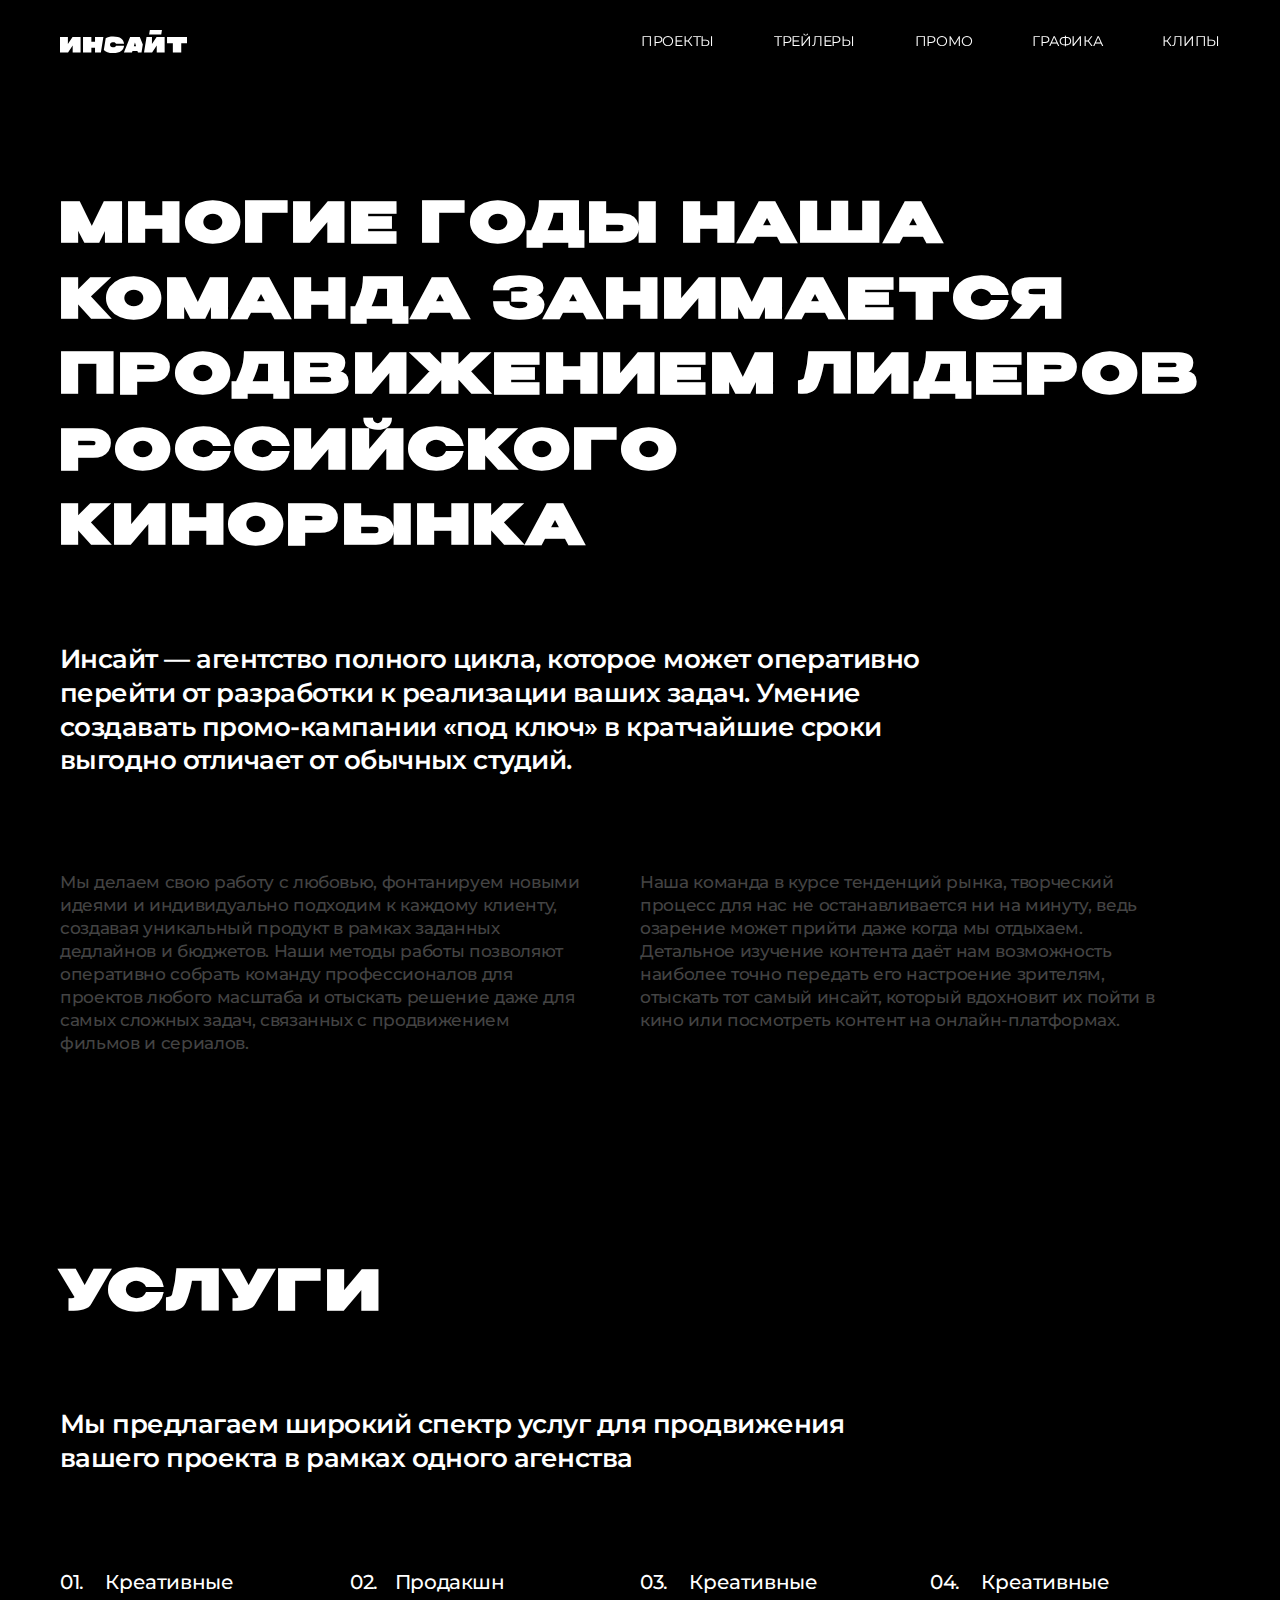
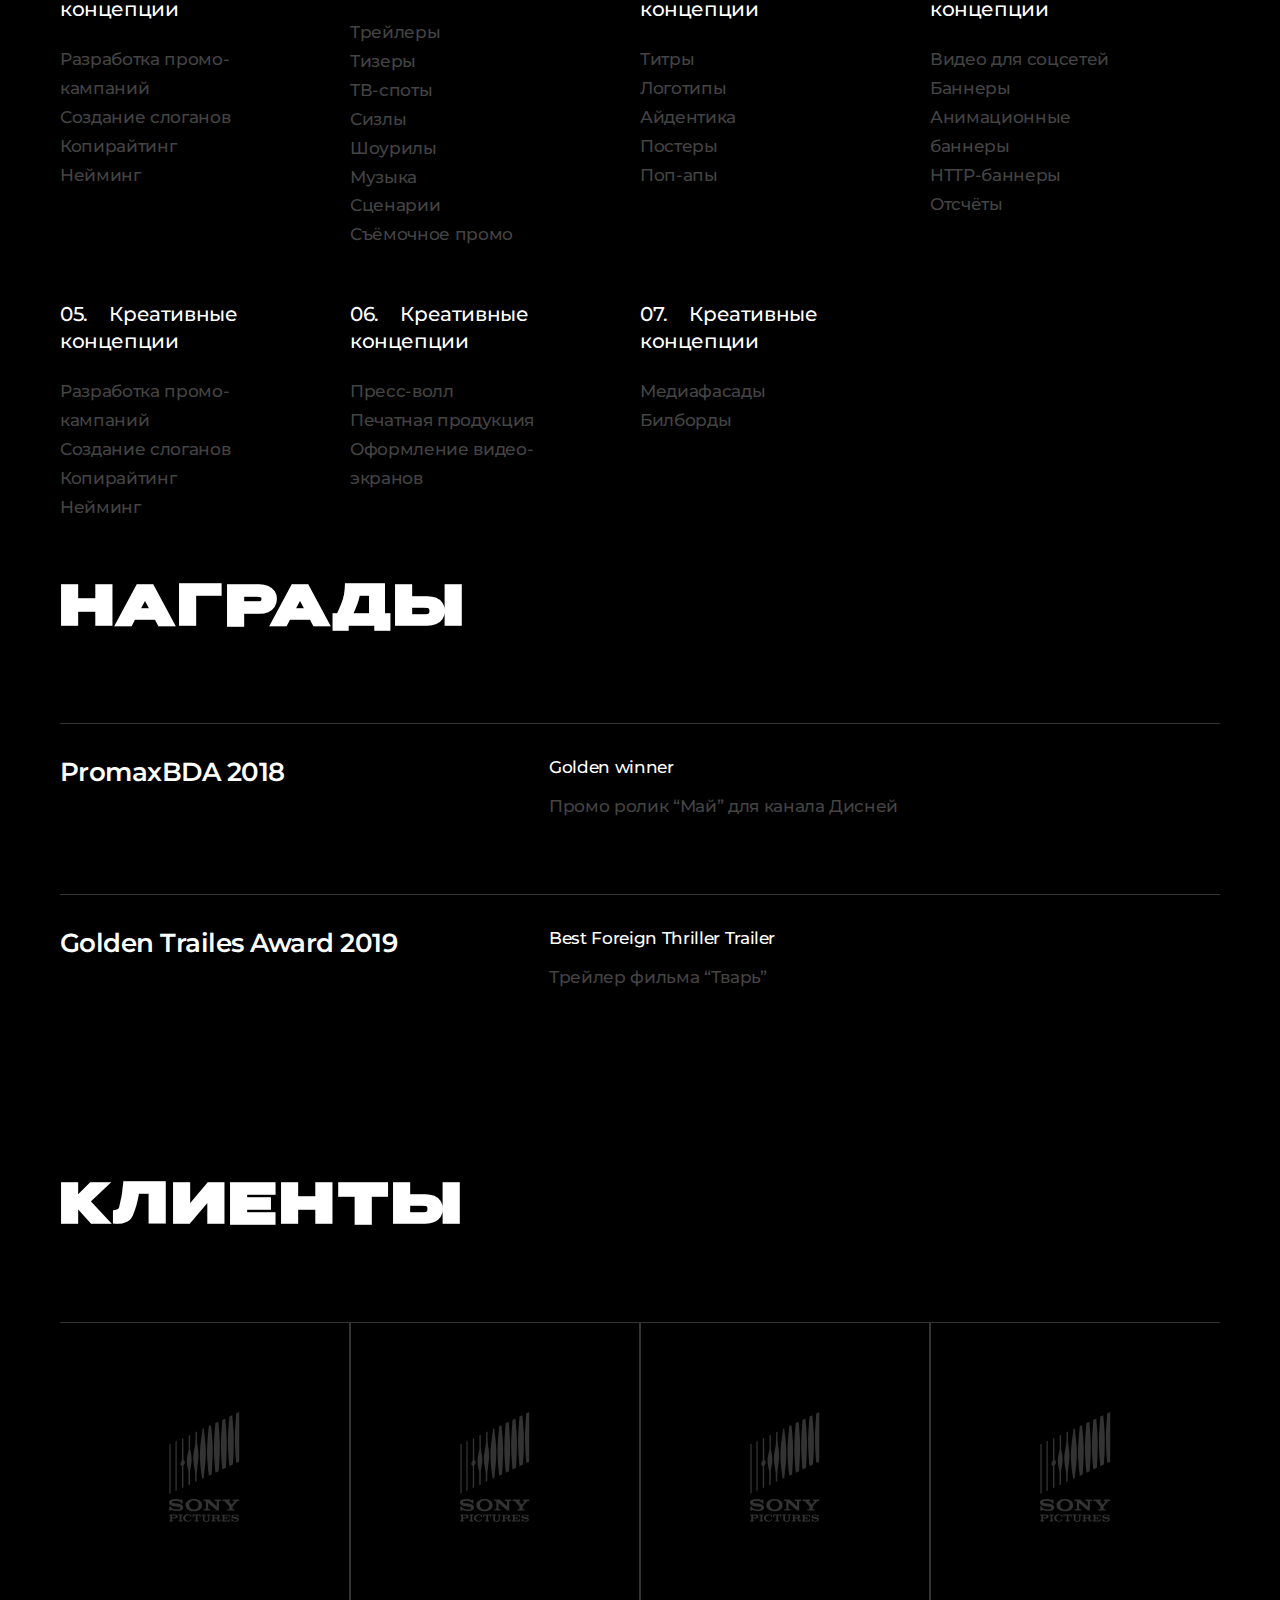
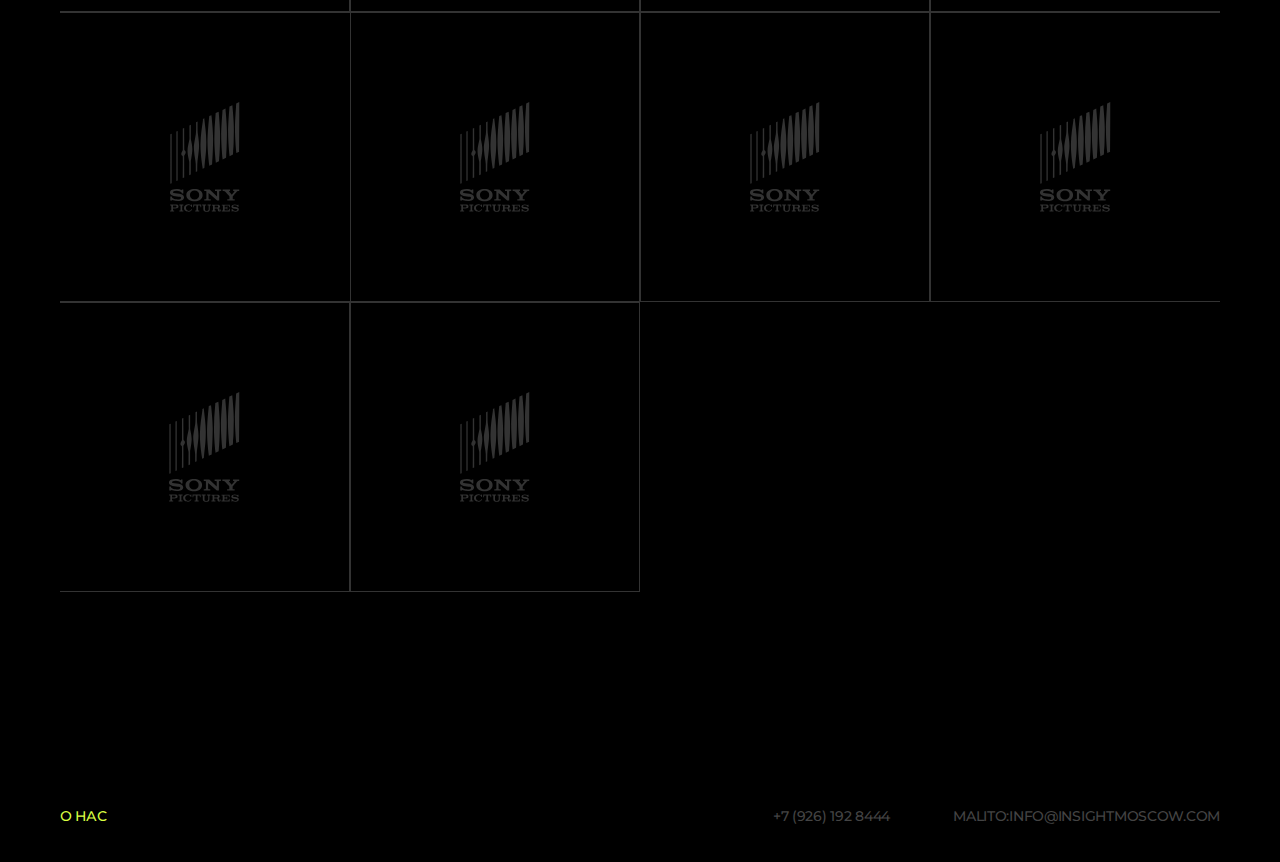
==== commit 62a5a164: "Add files via upload" ====
--- a/about.html
+++ b/about.html
@@ -155,10 +155,47 @@
             </div>
         </div>
     </div>
+    <div class="clients cen">
+        <div class="container">
+            <h3 class="nameab">Клиенты</h3>
+            <div class="clients__wraper">
+                <div class="clients__wraper__item">
+                    <img src="./meida/klients/1.svg" alt="">
+                </div>
+                <div class="clients__wraper__item">
+                    <img src="./meida/klients/1.svg" alt="">
+                </div>
+                <div class="clients__wraper__item">
+                    <img src="./meida/klients/1.svg" alt="">
+                </div>
+                <div class="clients__wraper__item">
+                    <img src="./meida/klients/1.svg" alt="">
+                </div>
+                <div class="clients__wraper__item">
+                    <img src="./meida/klients/1.svg" alt="">
+                </div>
+                <div class="clients__wraper__item">
+                    <img src="./meida/klients/1.svg" alt="">
+                </div>
+                <div class="clients__wraper__item">
+                    <img src="./meida/klients/1.svg" alt="">
+                </div>
+                <div class="clients__wraper__item">
+                    <img src="./meida/klients/1.svg" alt="">
+                </div>
+                <div class="clients__wraper__item">
+                    <img src="./meida/klients/1.svg" alt="">
+                </div>
+                <div class="clients__wraper__item">
+                    <img src="./meida/klients/1.svg" alt="">
+                </div>
+            </div>
+        </div>
+    </div>
   </main>
   <footer class="cen">
     <div class="container">
-      <a class="notMob">О нас</a>
+      <a class="notMob active">О нас</a>
       <div class="footer__right">
         <a>+7 (926) 192 8444</a>
         <a>Malito:info@insightmoscow.com</a>
--- a/style/style.css
+++ b/style/style.css
@@ -1,3 +1,4 @@
+@charset "UTF-8";
 @import url("https://fonts.googleapis.com/css2?family=Montserrat:wght@300;400;500;600;700;900&display=swap");
 @font-face {
   font-family: "Benzin-ExtraBold";
@@ -12,6 +13,18 @@
   list-style: none;
 }
 
+body::-webkit-scrollbar {
+  display: none; /* ширина scrollbar */
+}
+
+body::-webkit-scrollbar-track {
+  display: none; /* цвет дорожки */
+}
+
+body::-webkit-scrollbar-thumb {
+  display: none;
+}
+
 .header__henu a {
   transition: all 0.4s ease;
 }
@@ -23,7 +36,6 @@
   display: flex;
   flex-direction: column;
   position: relative;
-  align-items: center;
 }
 
 body {
@@ -81,6 +93,7 @@
 .container {
   width: calc(100vw - 120px);
   height: 100%;
+  margin-left: 60px;
 }
 
 .swiper-slide {
@@ -236,17 +249,15 @@
   top: 0;
   left: 0;
   width: 100%;
-  padding-top: 36px;
+  padding: 30px 0;
   display: flex;
   flex-direction: column;
-  align-items: center;
   z-index: 99;
   transition: all 0.4s ease;
   transform: translateY(-100%);
 }
 header.bgTrue {
   background: black;
-  padding-bottom: 30px;
 }
 header.active {
   transform: translateY(0);
@@ -254,7 +265,7 @@
 header .container {
   flex-direction: row;
   align-items: center;
-  justify-content: flex-start;
+  justify-content: space-between;
 }
 header ul {
   display: flex;
@@ -267,7 +278,7 @@
   line-height: 135%;
   letter-spacing: -0.02em;
   text-transform: uppercase;
-  margin-right: 58px;
+  margin-right: 60px;
 }
 header li:last-child {
   margin-right: 0;
@@ -279,7 +290,6 @@
 
 .logo {
   height: 23px;
-  margin-right: 148px;
 }
 .logo img {
   height: 100%;
@@ -404,8 +414,8 @@
 .topText {
   position: absolute;
   z-index: 3;
-  top: 190px;
   width: 100vw;
+  height: 95vh;
 }
 .topText h1 {
   font-family: "Benzin-ExtraBold";
@@ -424,12 +434,12 @@
   letter-spacing: -0.02em;
   margin-bottom: 13px;
 }
-.topText p {
+.topText li {
   font-family: "Montserrat";
   font-style: normal;
   font-weight: 500;
   font-size: 17px;
-  line-height: 170%;
+  margin-bottom: 20px;
   letter-spacing: -0.02em;
   margin-bottom: 0.5em;
 }
@@ -551,9 +561,17 @@
   color: #444444;
   margin-bottom: 36px;
   margin-right: 59px;
+  transition: all 0.4s ease;
+}
+footer a:hover {
+  cursor: pointer;
+  color: #D9FF42;
 }
 footer a:last-child {
   margin-right: 0;
+}
+footer a.active {
+  color: #D9FF42;
 }
 
 .projectTop {
@@ -646,7 +664,7 @@
   line-height: 130%;
   letter-spacing: -0.02em;
   margin-bottom: 93px;
-  width: 932px;
+  width: 880px;
 }
 
 .aboutTop {
@@ -872,7 +890,7 @@
   position: relative;
   margin: 0 7px;
   overflow: visible;
-  height: 137px;
+  aspect-ratio: 16/9;
   width: 234px;
 }
 .videoslider .thisVideo img {
@@ -902,7 +920,7 @@
 }
 
 .videobg {
-  height: 125px;
+  width: 100%;
 }
 
 .swiper-button-next,
@@ -922,6 +940,39 @@
   top: 60px;
   right: 60px;
   cursor: pointer;
+}
+
+.clients {
+  margin-bottom: 215px;
+}
+
+.clients__wraper {
+  display: flex;
+  flex-wrap: wrap;
+}
+
+.clients__wraper__item {
+  aspect-ratio: 1/1;
+  width: 20%;
+  display: flex;
+  justify-content: center;
+  align-items: center;
+  border: 1px solid #333333;
+}
+.clients__wraper__item:nth-child(1) {
+  border-left: none;
+}
+.clients__wraper__item:nth-child(6n) {
+  border-left: none;
+}
+.clients__wraper__item:nth-child(5n) {
+  border-right: none;
+}
+.clients__wraper__item:nth-child(10n) {
+  border-right: none;
+}
+.clients__wraper__item img {
+  height: 144px;
 }
 
 @media (max-width: 1599px) {
@@ -965,6 +1016,33 @@
     height: 87px;
     width: 149px;
   }
+  .clients__wraper__item {
+    width: 25%;
+  }
+  .clients__wraper__item:first-child {
+    border-left: none;
+  }
+  .clients__wraper__item:nth-child(5n) {
+    border-left: none;
+  }
+  .clients__wraper__item:nth-child(4n) {
+    border-right: none;
+  }
+  .clients__wraper__item:nth-child(8n) {
+    border-right: none;
+  }
+  .clients__wraper__item:nth-child(6n) {
+    border: 1px solid #333333;
+  }
+  .clients__wraper__item:nth-child(9n) {
+    border-left: none;
+  }
+  .clients__wraper__item:nth-child(10n) {
+    border: 1px solid #333333;
+  }
+  .clients__wraper__item img {
+    height: 110px;
+  }
 }
 @media (max-width: 999px) {
   .bg {
@@ -985,6 +1063,7 @@
     display: block;
   }
   .container {
+    margin-left: 10px;
     width: calc(100vw - 40px);
   }
   .logo {
@@ -1079,11 +1158,14 @@
     letter-spacing: 0.08em;
     text-transform: uppercase;
     color: #FFFFFF;
-    margin-bottom: 20px;
+    margin-top: 20px;
     text-align: center;
   }
+  .header__henu li:first-child {
+    margin-top: 0;
+  }
   .header__henu li:last-child {
-    margin-bottom: 0;
+    margin-top: 70px;
   }
   header {
     z-index: 99;
@@ -1112,9 +1194,6 @@
   .grid-container__wrapper .project:nth-child(8) {
     grid-column: span 1;
     grid-row: span 1;
-  }
-  .topText {
-    top: 170px;
   }
   .topText h1 {
     font-size: 29px;
@@ -1189,6 +1268,39 @@
   .aboutDeals__flex {
     grid-template-columns: repeat(1, 1fr);
   }
+  .clients__wraper__item {
+    width: 33.33%;
+  }
+  .clients__wraper__item:first-child {
+    border-left: none;
+  }
+  .clients__wraper__item:nth-child(5n) {
+    border: 1px solid #333333;
+  }
+  .clients__wraper__item:nth-child(4n) {
+    border: 1px solid #333333;
+  }
+  .clients__wraper__item:nth-child(8n) {
+    border: 1px solid #333333;
+  }
+  .clients__wraper__item:nth-child(6n) {
+    border: 1px solid #333333;
+  }
+  .clients__wraper__item:nth-child(9n) {
+    border: 1px solid #333333;
+  }
+  .clients__wraper__item:nth-child(10n) {
+    border: 1px solid #333333;
+  }
+  .clients__wraper__item:nth-child(3n) {
+    border-right: none;
+  }
+  .clients__wraper__item:nth-child(3n+1) {
+    border-left: none;
+  }
+  .clients__wraper__item img {
+    height: 110px;
+  }
 }
 @media (max-width: 639px) {
   .container {
@@ -1246,4 +1358,22 @@
     height: 72px;
     width: 122px;
   }
+  .clients__wraper__item {
+    width: 50%;
+  }
+  .clients__wraper__item:nth-child(3n) {
+    border: 1px solid #333333;
+  }
+  .clients__wraper__item:nth-child(3n+1) {
+    border: 1px solid #333333;
+  }
+  .clients__wraper__item:nth-child(odd) {
+    border-left: none;
+  }
+  .clients__wraper__item:nth-child(even) {
+    border-right: none;
+  }
+  .clients__wraper__item img {
+    height: 110px;
+  }
 }/*# sourceMappingURL=style.css.map */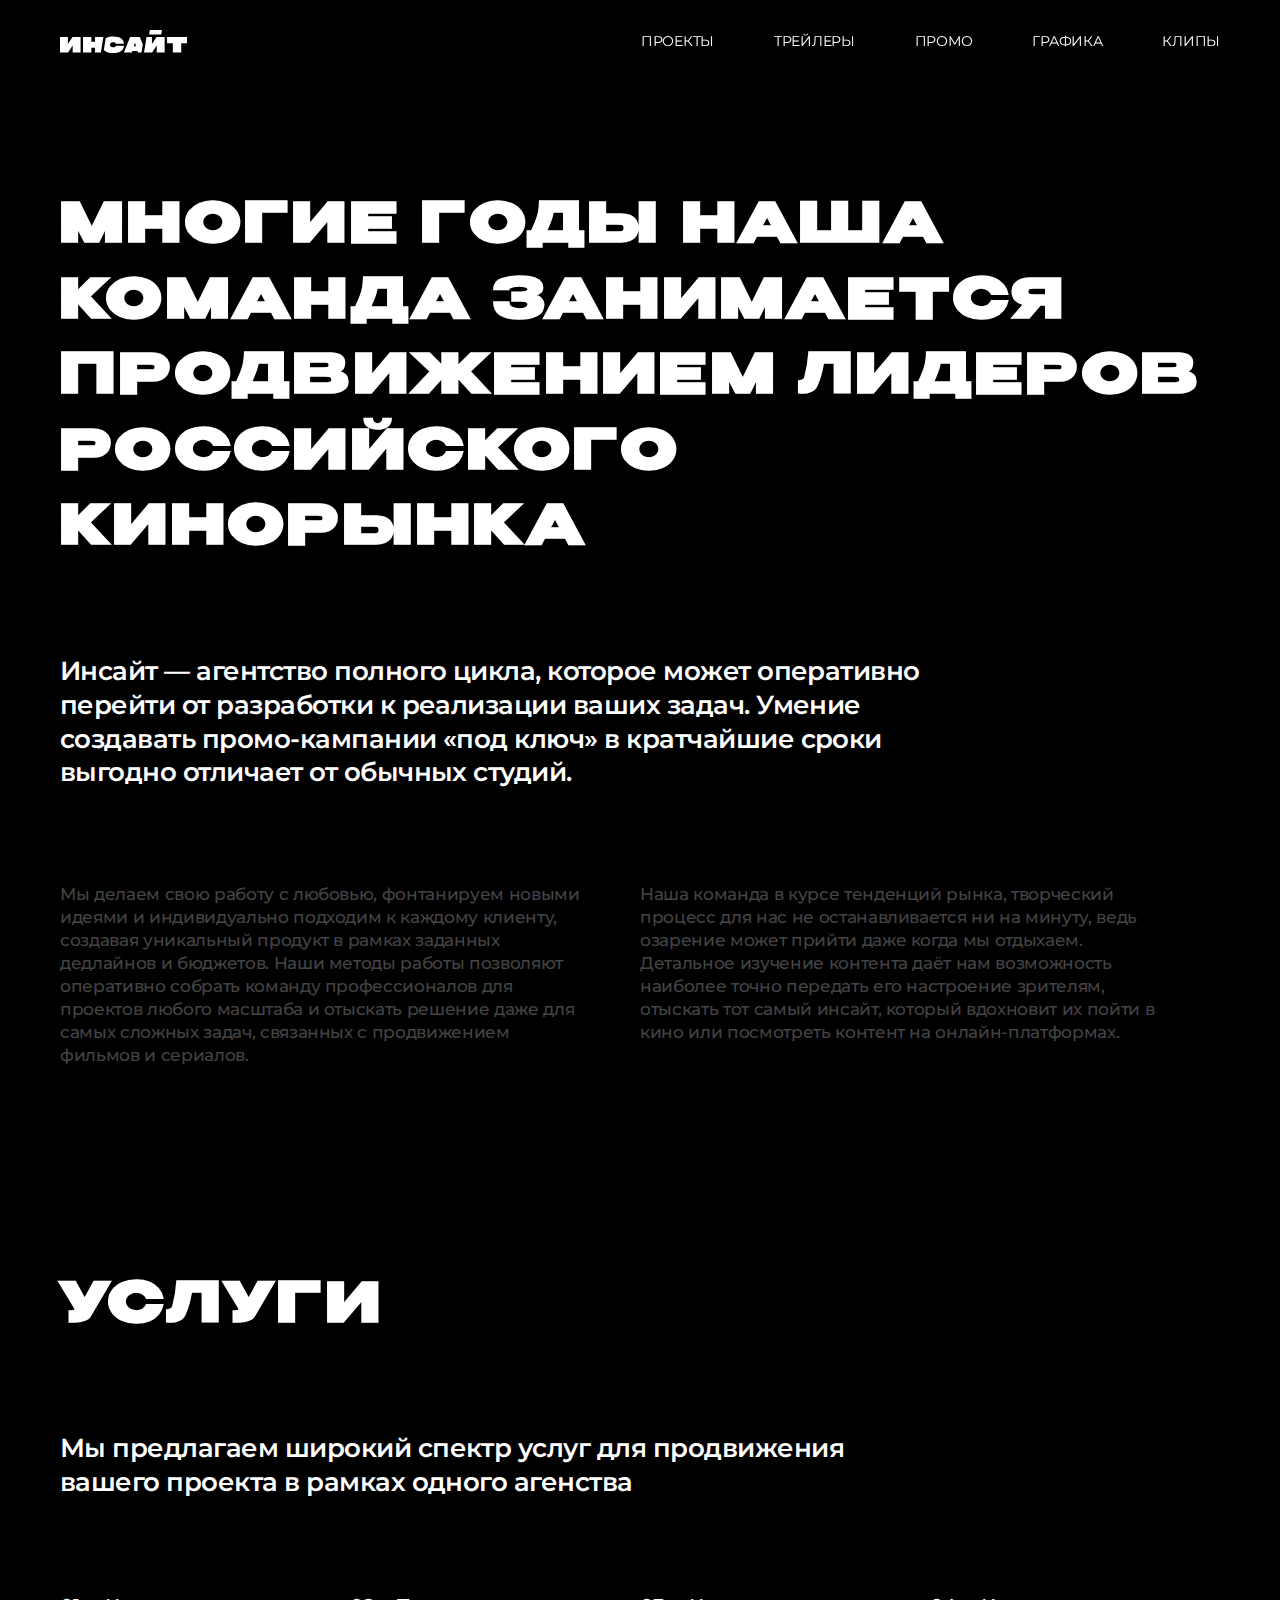
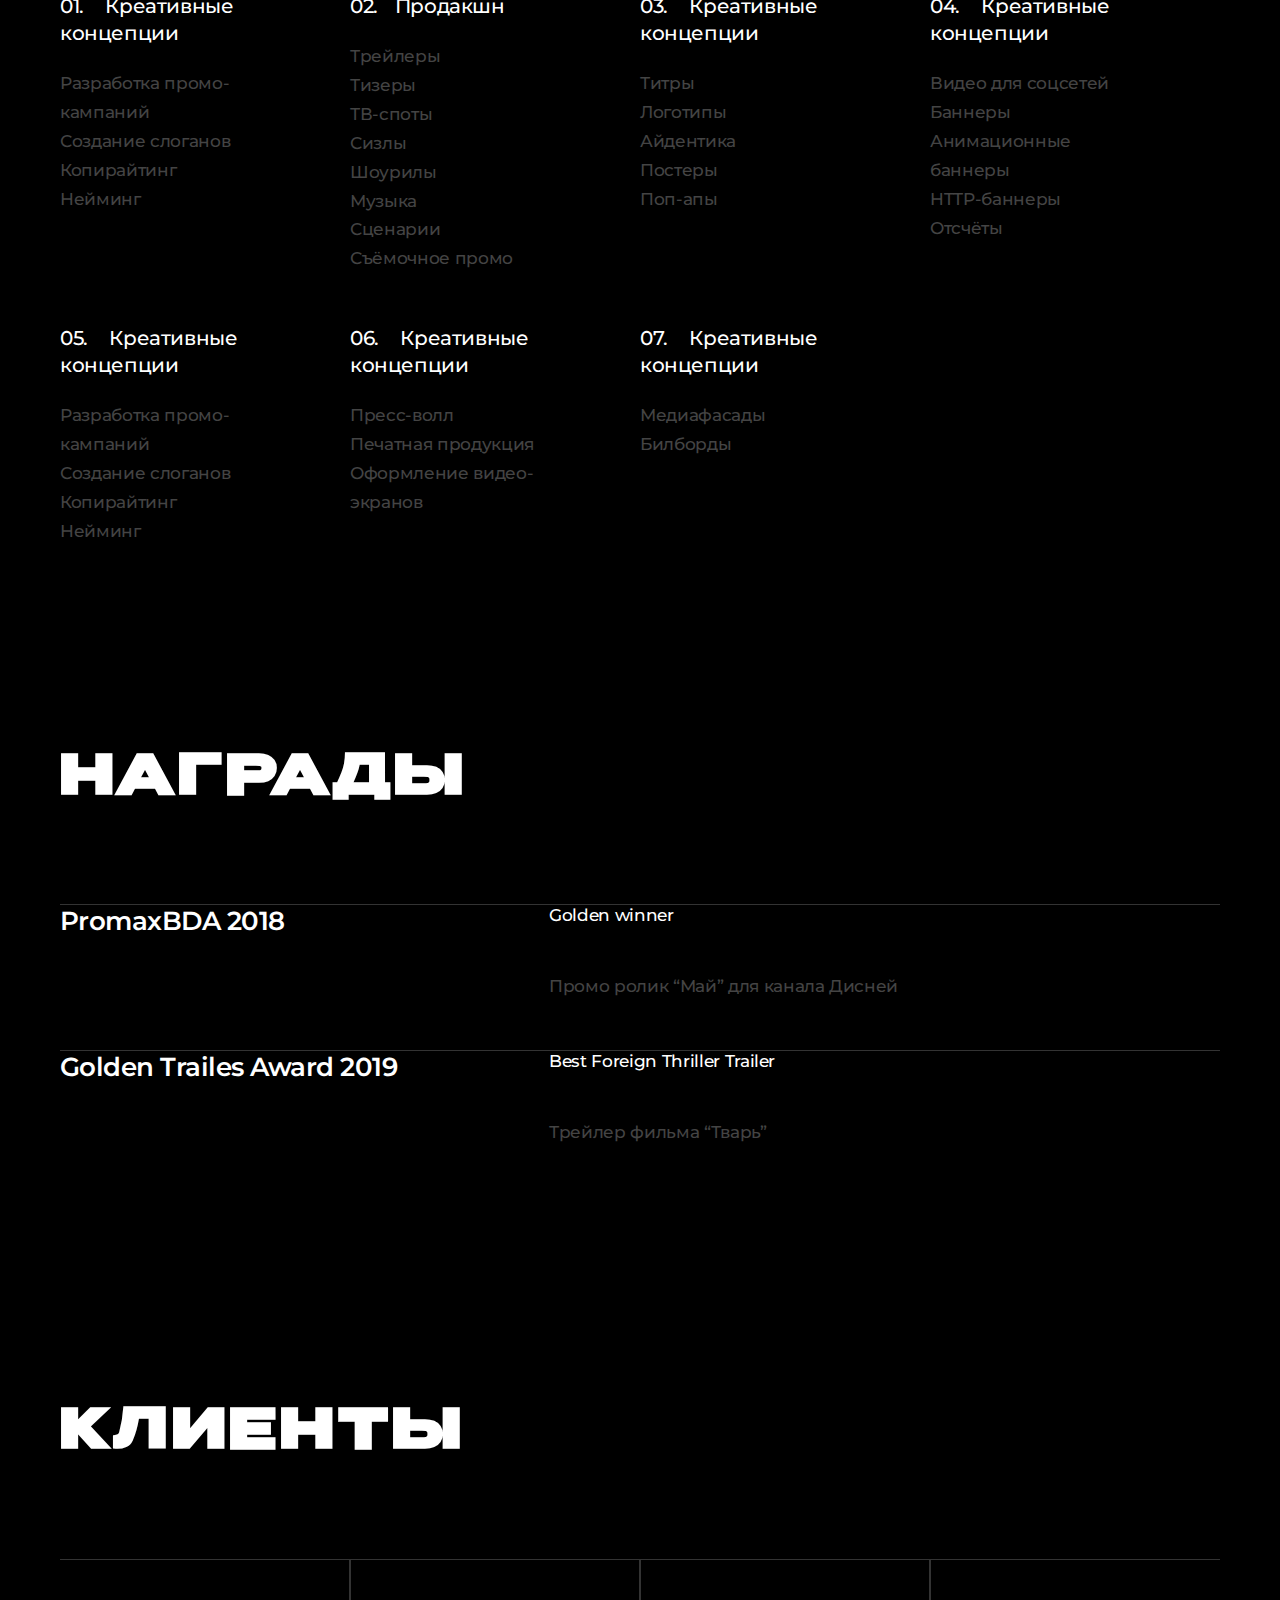
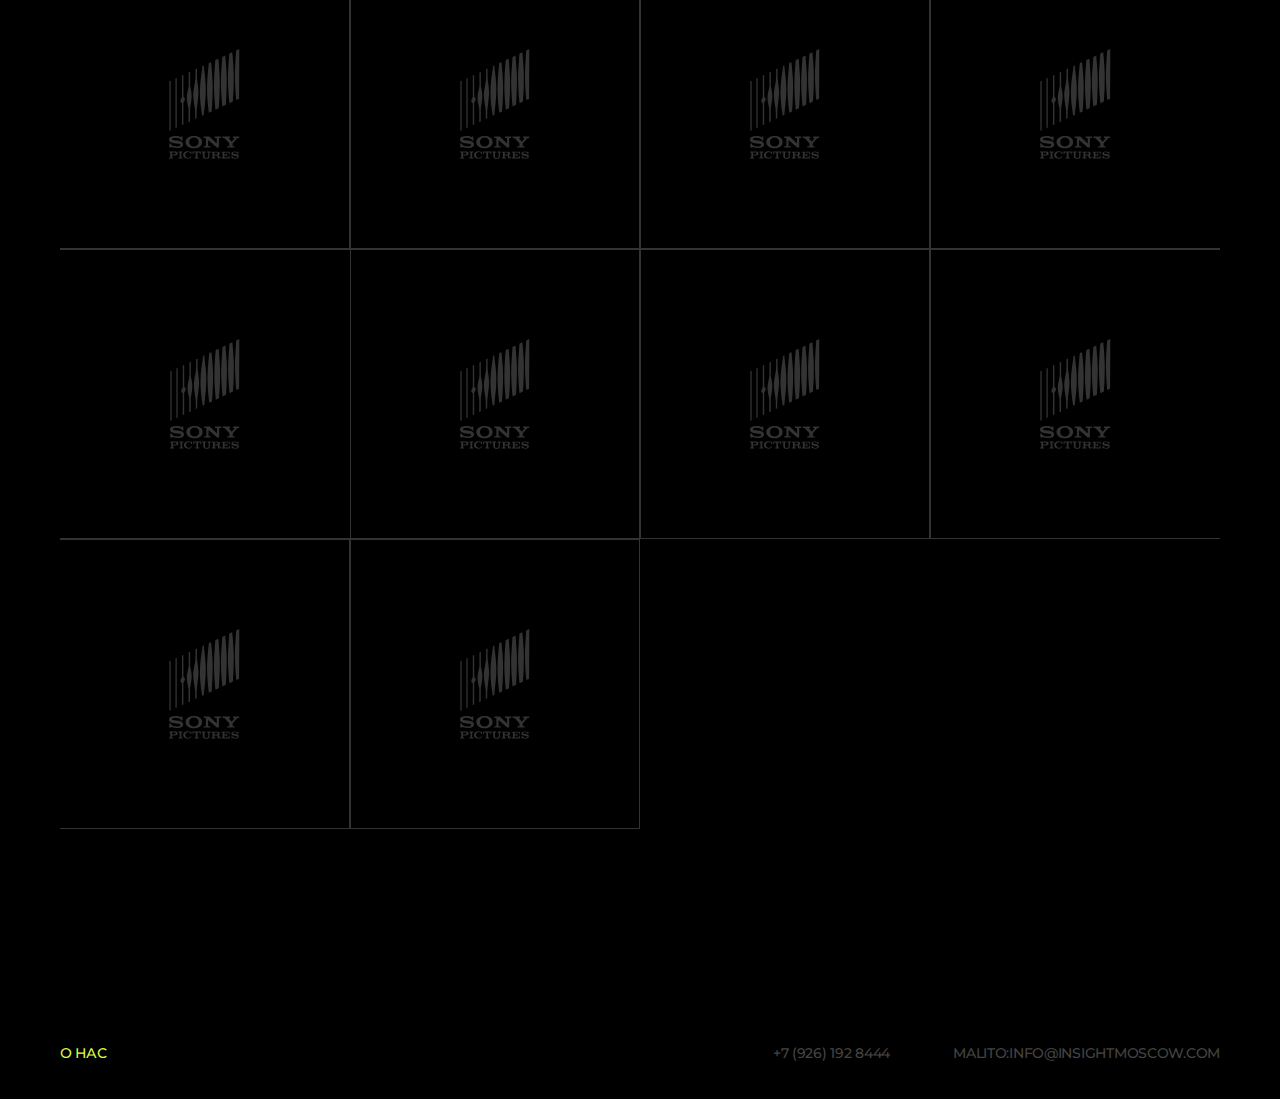
==== commit b8c2f137: "Add files via upload" ====
--- a/about.html
+++ b/about.html
@@ -203,6 +203,30 @@
     </div>
   </footer>
 
+  <script>
+    
+//появление хедера
+
+let header = document.querySelector('header');
+header.classList.add('active')
+let last_scroll = 0;
+window.onscroll = function(){
+  if(window.scrollY > last_scroll){
+    header.classList.remove('active')
+  }else{
+    header.classList.add('active')
+  }
+  last_scroll = window.scrollY;
+  if(window.scrollY > 10) {
+    header.classList.add('bgTrue')
+  } else {
+    header.classList.remove('bgTrue')
+
+  }
+}
+
+  </script>
+
 
   <script src="./js/jquery-3.6.0.min.js"></script>
   <script src="js/swiper-bundle.min.js"></script>
--- a/style/style.css
+++ b/style/style.css
@@ -257,7 +257,7 @@
   transform: translateY(-100%);
 }
 header.bgTrue {
-  background: black;
+  background: #050505;
 }
 header.active {
   transform: translateY(0);
@@ -368,6 +368,9 @@
 .project:hover .nameprod {
   opacity: 1;
 }
+.project:hover .nameprod a {
+  width: 100%;
+}
 .project .nameprod {
   position: absolute;
   top: 50%;
@@ -388,6 +391,11 @@
   text-align: center;
   letter-spacing: -0.02em;
   text-transform: capitalize;
+  margin-bottom: 7px;
+  width: 0%;
+  transition: all 0.4s ease;
+  transition-delay: 0.1s;
+  overflow: hidden;
 }
 .project .nameprod a:last-child {
   font-weight: 500;
@@ -396,6 +404,9 @@
   text-align: center;
   text-transform: capitalize;
   letter-spacing: -0.02em;
+  margin-bottom: 0;
+  transition: all 0.5s ease;
+  transition-delay: 0.4s;
 }
 .project .product__hover {
   transition: all 0.4s ease;
@@ -432,7 +443,7 @@
   font-size: 26px;
   line-height: 130%;
   letter-spacing: -0.02em;
-  margin-bottom: 13px;
+  margin-bottom: 19px;
 }
 .topText li {
   font-family: "Montserrat";
@@ -452,7 +463,7 @@
 }
 
 .topSwiper {
-  height: 90vh;
+  height: 95vh;
   margin-bottom: 3px;
 }
 
@@ -647,13 +658,17 @@
   overflow-x: hidden;
 }
 
+.aboutDeals {
+  margin-bottom: 145px;
+}
+
 .nameab {
   font-family: "Benzin-ExtraBold";
   font-size: 54px;
   line-height: 140%;
   letter-spacing: 0.08em;
   text-transform: uppercase;
-  margin-bottom: 74px;
+  margin-bottom: 86px;
 }
 
 .descab {
@@ -723,29 +738,24 @@
 }
 
 .aboutAwards {
-  margin-bottom: 107px;
+  margin-bottom: 201px;
 }
 
 .awards__flex {
-  display: flex;
+  display: grid;
+  grid-template-columns: repeat(3, 1fr);
   position: relative;
-  height: 50px;
   width: 100%;
   border-top: 1px solid #333333;
-  padding-top: 32px;
-  margin-bottom: 55px;
-}
-
-.awards__flex__item {
-  position: absolute;
-  left: 654px;
-}
+  padding-top: 24px;
+  margin-bottom: 52px;
+}
+
 .awards__flex__item p {
   font-family: "Montserrat";
   font-style: normal;
   font-weight: 500;
   font-size: 17px;
-  line-height: 135%;
   letter-spacing: -0.02em;
   position: relative;
 }
@@ -975,7 +985,7 @@
   height: 144px;
 }
 
-@media (max-width: 1599px) {
+@media (max-width: 1400px) {
   .container {
     width: calc(100vw - 120px);
   }
@@ -1003,6 +1013,7 @@
     height: 77px;
   }
   .awards__flex__item {
+    position: absolute;
     left: 489px;
   }
   .awards__flex__item:last-child {
@@ -1172,7 +1183,6 @@
   }
   .name {
     font-size: 29px;
-    width: 297px;
   }
   .slider-name .swiper-slide-active .name,
 .slider-name-color .swiper-slide-active .name {
@@ -1195,14 +1205,23 @@
     grid-column: span 1;
     grid-row: span 1;
   }
+  .grid-container__wrapper.active {
+    max-height: 3000px;
+  }
+  .name span {
+    margin-top: 0;
+    margin-left: 19px;
+  }
   .topText h1 {
-    font-size: 29px;
+    font-size: 37px;
+    margin-bottom: 23px;
   }
   .topText h3 {
+    font-size: 22px;
+    margin-bottom: 7px;
+  }
+  .topText li {
     font-size: 17px;
-  }
-  .topText li {
-    font-size: 13px;
   }
   .project__item {
     height: 178px;
@@ -1266,7 +1285,7 @@
     width: 130px;
   }
   .aboutDeals__flex {
-    grid-template-columns: repeat(1, 1fr);
+    grid-template-columns: repeat(2, 1fr);
   }
   .clients__wraper__item {
     width: 33.33%;
@@ -1303,6 +1322,9 @@
   }
 }
 @media (max-width: 639px) {
+  .aboutDeals__flex {
+    grid-template-columns: repeat(1, 1fr);
+  }
   .container {
     width: calc(100vw - 20px);
   }
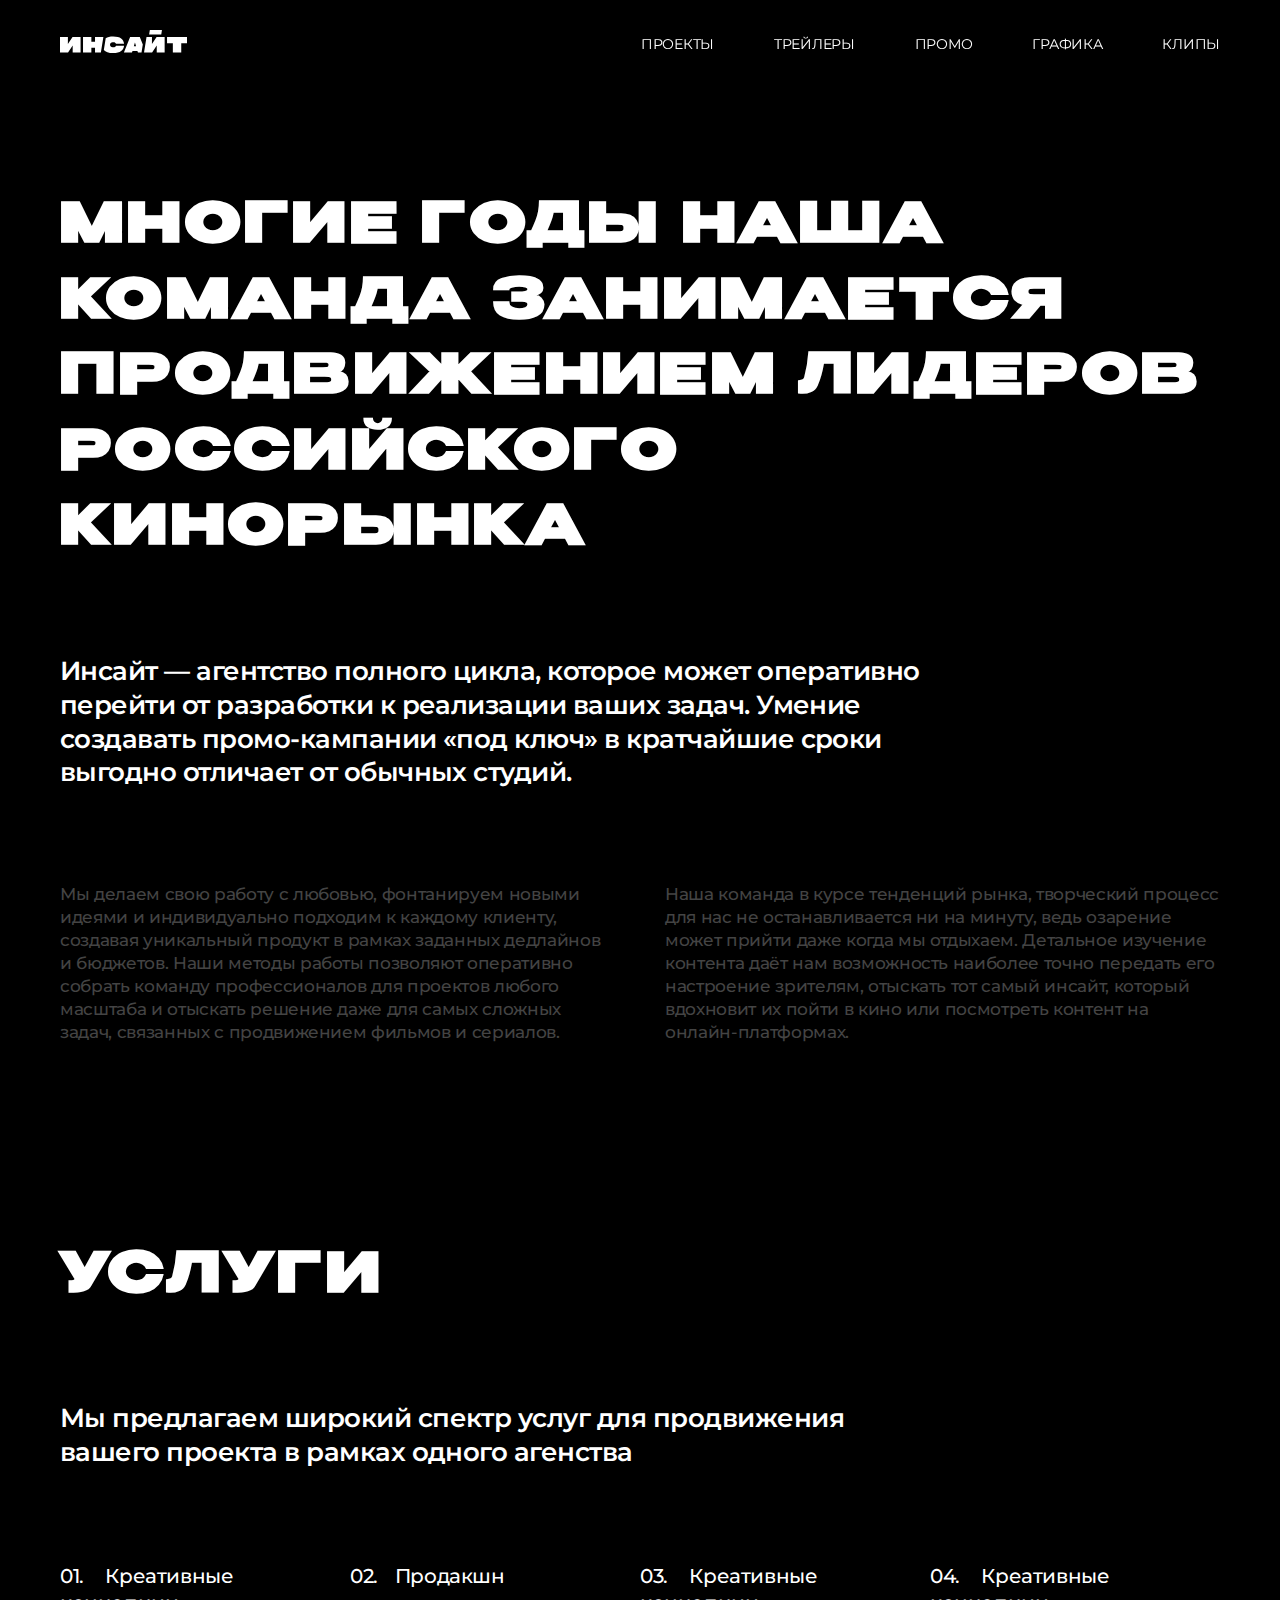
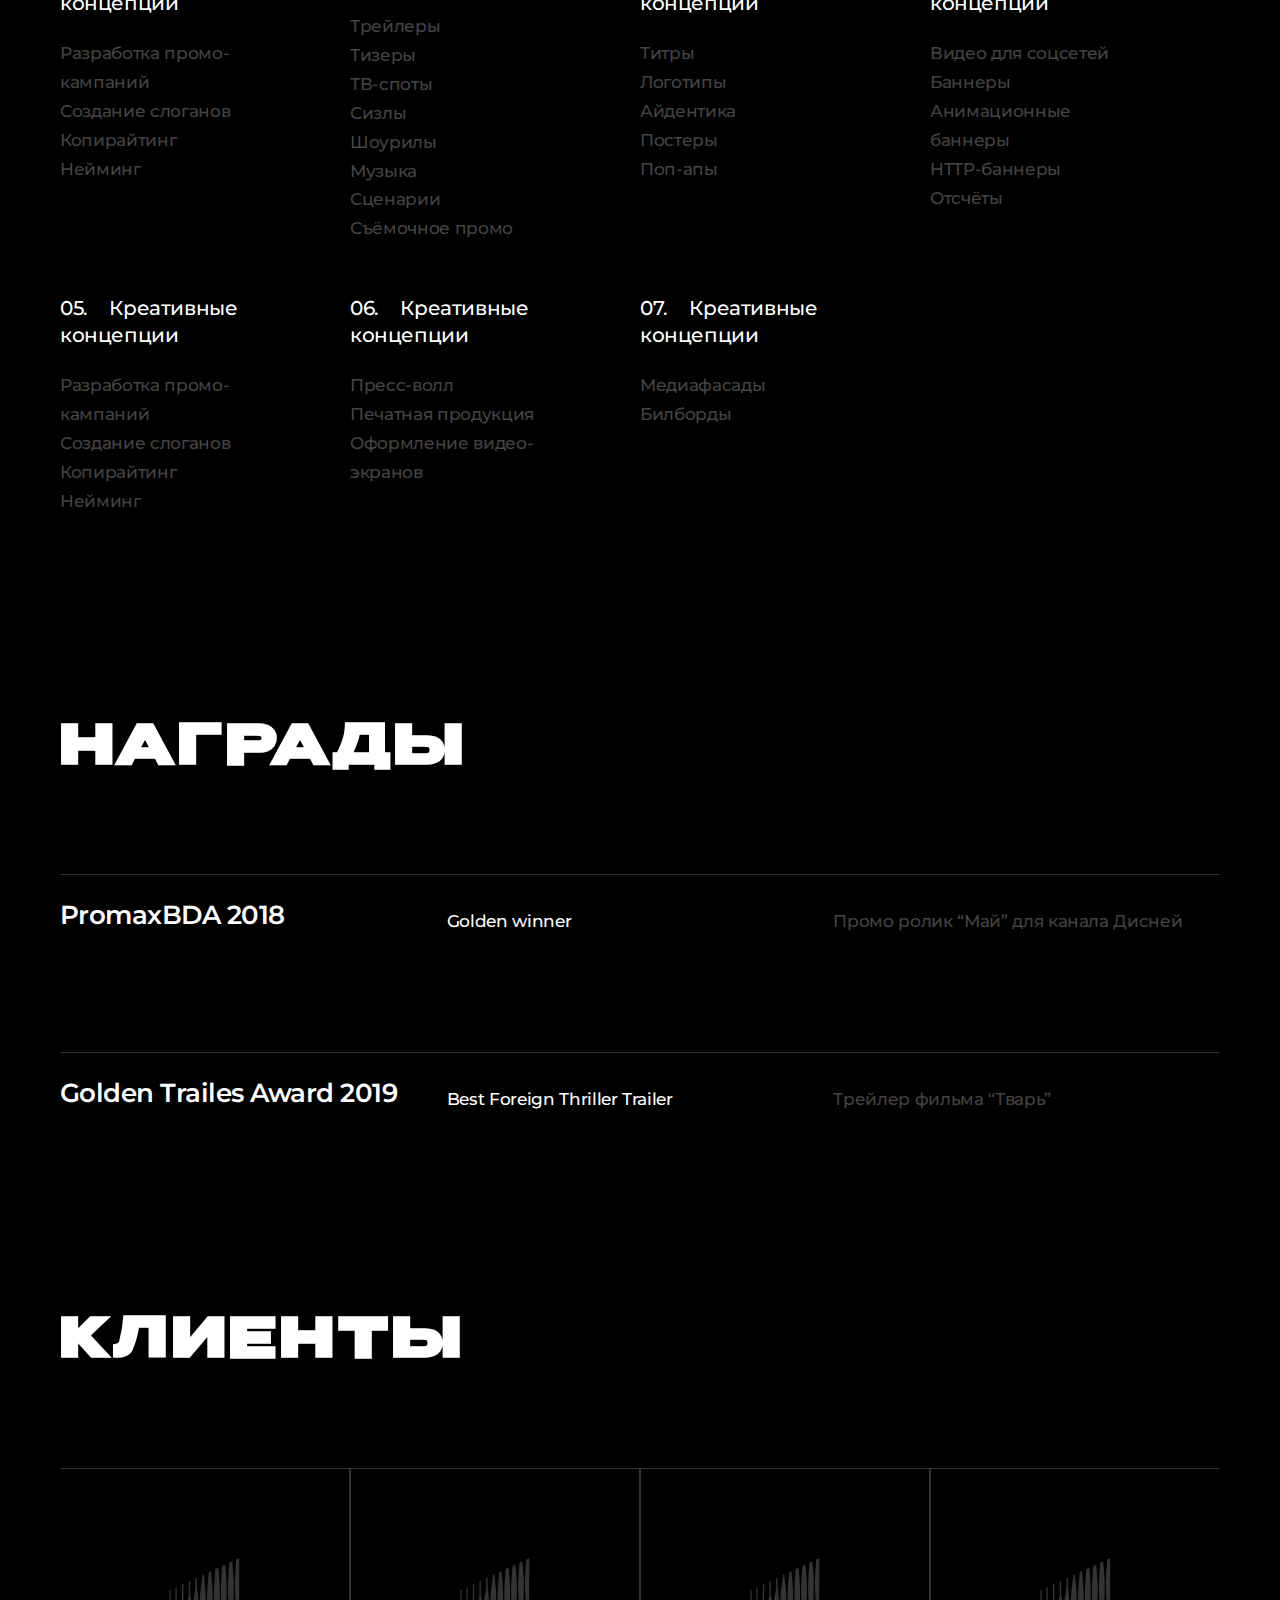
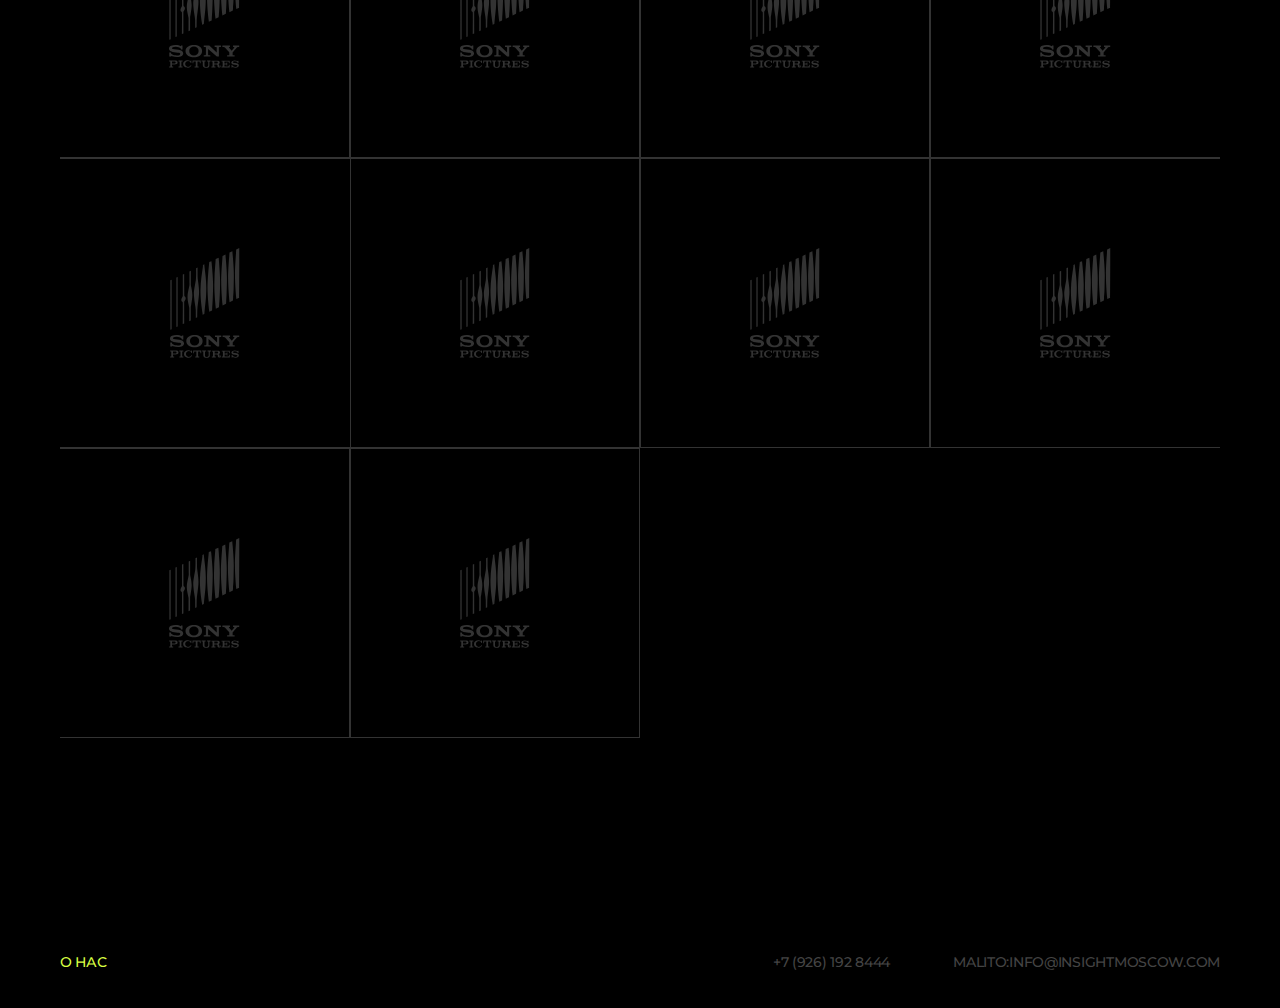
==== commit 354abf12: "Add files via upload" ====
--- a/about.html
+++ b/about.html
@@ -130,7 +130,7 @@
     </div>
     <div class="aboutAwards cen">
         <div class="container">
-            <h3 class="nameab">Награды</h3>
+            <h3 class="nameab nag">Награды</h3>
             <div class="awards__flex">
                 <div class="awards__flex__item">
                     <p>PromaxBDA 2018</p>
--- a/style/style.css
+++ b/style/style.css
@@ -11,6 +11,10 @@
   text-decoration: none;
   color: white;
   list-style: none;
+}
+
+a.active {
+  color: #D9FF42;
 }
 
 body::-webkit-scrollbar {
@@ -244,12 +248,16 @@
   cursor: pointer;
 }
 
+.header__henu {
+  padding-top: 6px;
+}
+
 header {
   position: fixed;
   top: 0;
   left: 0;
   width: 100%;
-  padding: 30px 0;
+  padding: 29px 0 35px 0;
   display: flex;
   flex-direction: column;
   z-index: 99;
@@ -338,6 +346,11 @@
   overflow: hidden;
   position: relative;
 }
+.project a {
+  top: 0;
+  position: absolute;
+  height: 100%;
+}
 .project img {
   -o-object-fit: cover;
      object-fit: cover;
@@ -370,6 +383,9 @@
 }
 .project:hover .nameprod a {
   width: 100%;
+}
+.project:hover .nameprod a:last-child {
+  height: 23px;
 }
 .project .nameprod {
   position: absolute;
@@ -476,7 +492,7 @@
   display: flex;
   align-items: center;
   margin-top: 98px;
-  margin-bottom: 207px;
+  margin-bottom: 208px;
   width: -webkit-fit-content;
   width: -moz-fit-content;
   width: fit-content;
@@ -683,7 +699,7 @@
 }
 
 .aboutTop {
-  margin-bottom: 204px;
+  margin-bottom: 197px;
   margin-top: 191px;
 }
 
@@ -700,6 +716,9 @@
   width: 607px;
   color: #444444;
   margin-right: 50px;
+}
+.aboutTop__flex p:last-child {
+  margin-right: 0;
 }
 
 .aboutDeals__flex {
@@ -738,7 +757,7 @@
 }
 
 .aboutAwards {
-  margin-bottom: 201px;
+  margin-bottom: 197px;
 }
 
 .awards__flex {
@@ -750,7 +769,14 @@
   padding-top: 24px;
   margin-bottom: 52px;
 }
-
+.awards__flex:last-child {
+  margin-bottom: 0;
+}
+
+.awards__flex__item {
+  display: flex;
+  align-items: flex-end;
+}
 .awards__flex__item p {
   font-family: "Montserrat";
   font-style: normal;
@@ -767,7 +793,6 @@
   font-style: normal;
   font-weight: 600;
   font-size: 26px;
-  line-height: 130%;
 }
 .awards__flex__item:last-child {
   left: 1134px;
@@ -896,15 +921,24 @@
   right: 0px;
 }
 
+.thisWraper {
+  align-items: center !important;
+}
+.thisWraper.swiper-slide {
+  height: 100px !important;
+}
+
 .videoslider .thisVideo {
   position: relative;
-  margin: 0 7px;
   overflow: visible;
   aspect-ratio: 16/9;
   width: 234px;
+  margin: 0 12px 0 9px !important;
 }
 .videoslider .thisVideo img {
   position: absolute;
+  width: 100%;
+  aspect-ratio: 16/9;
   top: 50%;
   transform: translateY(-50%);
 }
@@ -912,12 +946,10 @@
   box-sizing: border-box;
   content: "";
   display: block;
-  position: absolute;
-  top: 50%;
-  left: 50%;
-  transform: translate(-50%, -50%);
-  height: 137px;
-  width: 234px;
+  position: relative;
+  height: 110%;
+  width: 106%;
+  z-index: 3;
   border: 2px #D9FF42 solid;
 }
 
@@ -1009,11 +1041,7 @@
   .project__item {
     height: 279px;
   }
-  .videobg {
-    height: 77px;
-  }
   .awards__flex__item {
-    position: absolute;
     left: 489px;
   }
   .awards__flex__item:last-child {
@@ -1024,8 +1052,8 @@
     margin-bottom: 121px;
   }
   .videoslider .thisVideo::after {
-    height: 87px;
-    width: 149px;
+    height: 130%;
+    width: 110%;
   }
   .clients__wraper__item {
     width: 25%;
@@ -1056,6 +1084,10 @@
   }
 }
 @media (max-width: 999px) {
+  .btnNextBlock {
+    margin-bottom: 168px;
+    margin-top: 80px;
+  }
   .bg {
     scale: 1;
     height: 100%;
@@ -1074,7 +1106,7 @@
     display: block;
   }
   .container {
-    margin-left: 10px;
+    margin-left: 11px;
     width: calc(100vw - 40px);
   }
   .logo {
@@ -1123,22 +1155,25 @@
     top: 0px;
     left: 0px;
     transition: all 0.8s ease;
-    transform: translateY(-100vh);
     z-index: 10;
     width: 100vw;
-    height: 100vh;
+    height: 0;
     overflow: hidden;
+    transition-delay: 1s;
     display: flex;
     flex-direction: column;
     align-items: center;
     justify-content: center;
+  }
+  .header__henu a {
+    font-size: 29px;
   }
   .header__henu .blockAnim {
     position: absolute;
     top: 0;
     right: 0;
     background: black;
-    transition: all 2s ease;
+    transition: all 1s ease;
     opacity: 0.9;
     width: 1px;
     height: 1px;
@@ -1146,7 +1181,10 @@
     transform: translate(50%, -50%);
   }
   .header__henu.active {
+    transition-delay: 0s;
     transform: translateX(0vh);
+    height: 100vh;
+    transition: all 0.1s ease;
   }
   .header__henu.active .blockAnim {
     width: 300vh;
@@ -1154,13 +1192,15 @@
   }
   .header__henu.active ul {
     opacity: 1;
+    transition: opacity 0.9s ease;
+    transition-delay: 0.2s;
   }
   .header__henu ul {
     position: relative;
-    transition: opacity 0.9s ease;
-    transition-delay: 0.7s;
     z-index: 3;
     opacity: 0;
+    transition: opacity 0.3s ease;
+    transition-delay: 0.1s;
   }
   .header__henu li {
     font-family: "Benzin-ExtraBold";
@@ -1222,6 +1262,7 @@
   }
   .topText li {
     font-size: 17px;
+    margin-bottom: 5px;
   }
   .project__item {
     height: 178px;
@@ -1231,9 +1272,6 @@
   }
   footer a {
     margin-right: 35px;
-  }
-  .videobg {
-    height: 68px;
   }
   .nameab {
     font-size: 37px;
@@ -1268,7 +1306,13 @@
   .aboutDeals__flex__item ul {
     font-size: 17px;
   }
+  .awards__flex {
+    height: 112px;
+    margin-bottom: 90px;
+  }
   .awards__flex__item {
+    top: 24px;
+    position: absolute;
     left: 310px;
   }
   .awards__flex__item:last-child {
@@ -1280,9 +1324,8 @@
   .item__name {
     font-size: 17px;
   }
-  .videoslider .thisVideo::after {
-    height: 80px;
-    width: 130px;
+  .videobg {
+    aspect-ratio: 16/9;
   }
   .aboutDeals__flex {
     grid-template-columns: repeat(2, 1fr);
@@ -1336,9 +1379,6 @@
   }
   .progectGrid {
     grid-template-columns: 1fr;
-  }
-  .videobg {
-    height: 63px;
   }
   .swiper-button-next,
 .swiper-button-prev {
@@ -1354,20 +1394,30 @@
     margin-top: 177px;
   }
   .nameab {
-    font-size: 29px;
+    font-size: 37px;
     line-height: 140%;
     word-wrap: break-word;
     margin-bottom: 67px;
   }
+  .nameab:first-child {
+    font-size: 29px;
+  }
   .awards__flex {
-    margin-bottom: 160px;
+    margin-bottom: 85px;
+    grid-template-columns: 1fr;
+    height: 166px;
+  }
+  .nag {
+    margin-bottom: 82px;
   }
   .awards__flex__item {
     left: 0;
     top: 95px;
+    margin-bottom: 10px;
   }
   .awards__flex__item:last-child {
     left: 0;
+    margin-bottom: 0;
     top: 127px;
   }
   .awards__flex__item:last-child p {
@@ -1375,10 +1425,7 @@
   }
   .awards__flex__item:first-child {
     top: 36px;
-  }
-  .videoslider .thisVideo::after {
-    height: 72px;
-    width: 122px;
+    margin-bottom: 30px;
   }
   .clients__wraper__item {
     width: 50%;
@@ -1398,4 +1445,11 @@
   .clients__wraper__item img {
     height: 110px;
   }
+  footer a {
+    margin-bottom: 9px;
+    position: relative;
+  }
+  footer a:last-child {
+    margin-bottom: 0;
+  }
 }/*# sourceMappingURL=style.css.map */